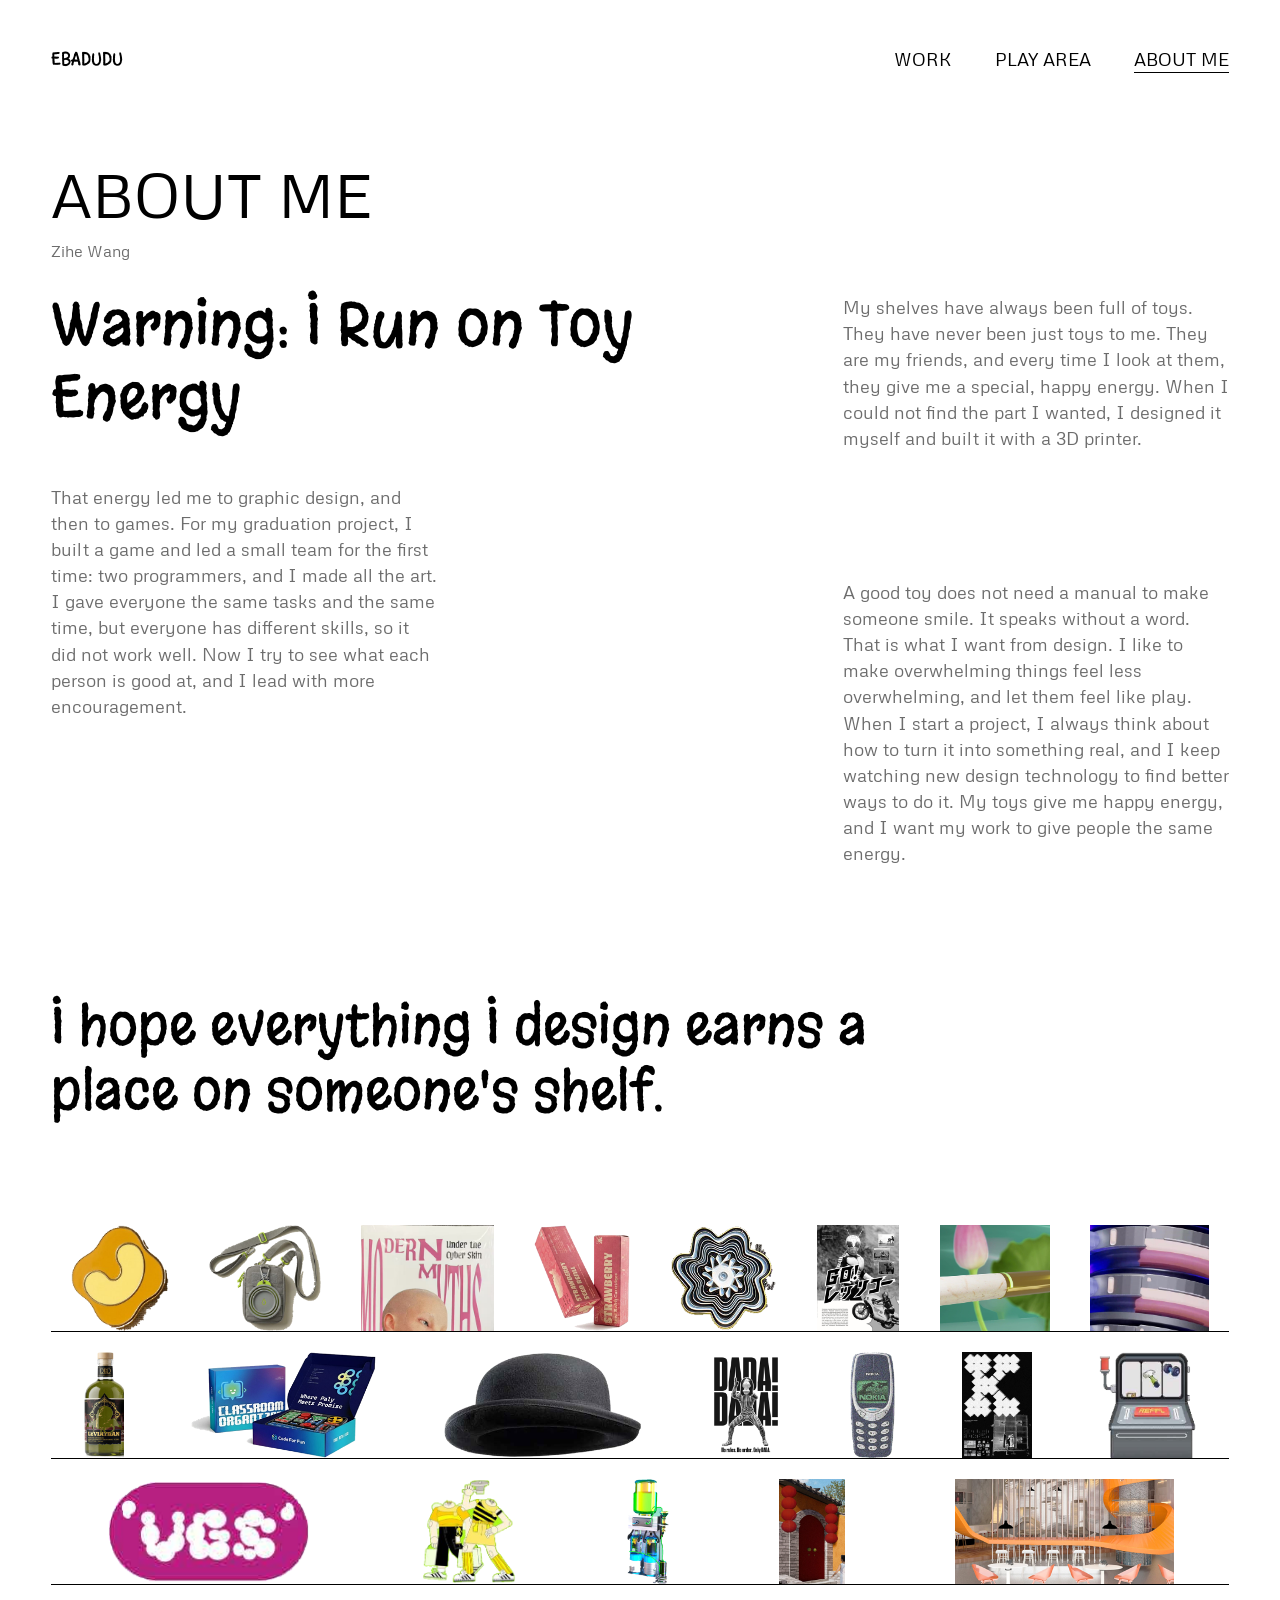
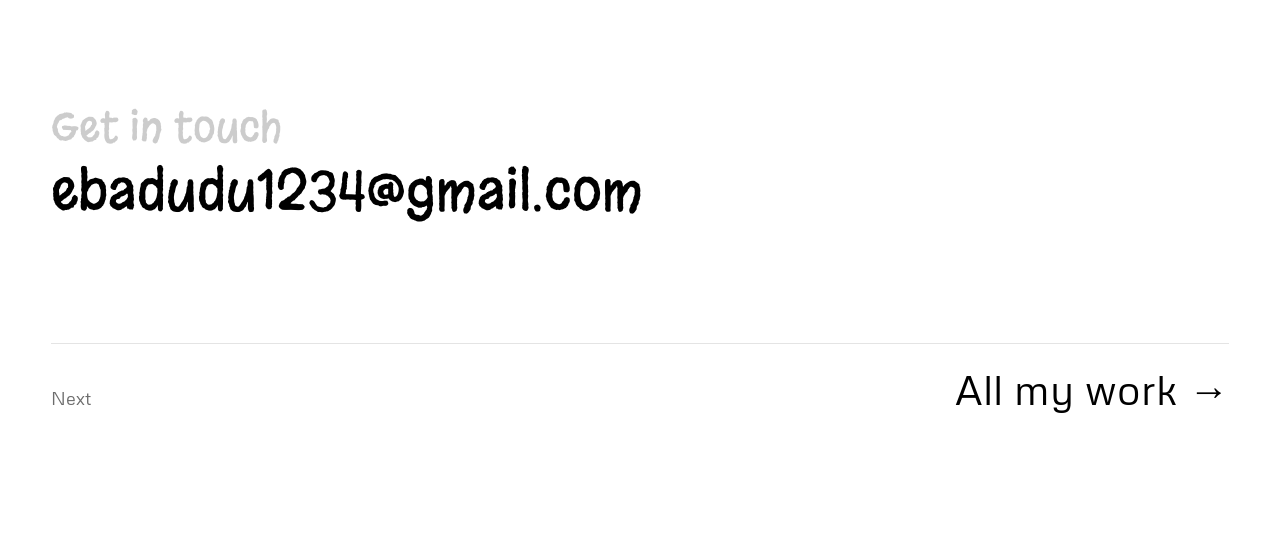
==== about.html @ 85afef77 "About Me pages for D1 (Version 1) and D2 (Version 2) - D1 about.html: "Warning: I Run on Toy Energy"" ====
<!doctype html>
<html lang="en">
<head>
<meta charset="utf-8">
<meta name="viewport" content="width=device-width, initial-scale=1">
<title>About Me — EBADUDU</title>
<link rel="preconnect" href="https://fonts.googleapis.com">
<link rel="preconnect" href="https://fonts.gstatic.com" crossorigin>
<link href="https://fonts.googleapis.com/css2?family=Intel+One+Mono&family=Margarine&family=Metrophobic&display=swap" rel="stylesheet">
<link rel="stylesheet" href="style.css">
</head>
<body>

<nav class="nav">
  <a class="logo" href="index.html">EBADUDU</a>
  <ul>
    <li><a href="work.html">WORK</a></li>
    <li><a href="#">PLAY AREA</a></li>
    <li><a href="about.html" aria-current="page">ABOUT ME</a></li>
  </ul>
</nav>

<!-- About Me, version 1 ("Warning: I Run on Toy Energy"), set like a project page:
     name + title, then the Figma rhythm of a big block on the left and the 457px text
     column on the right, then text | text, then the closing line and a shelf of the
     small objects from every work -->
<main class="project about">
  <h1 class="p-title reveal">About Me</h1>
  <p class="p-sub reveal" style="--d:.04s">Zihe Wang</p>

  <div class="p-body">
    <div class="p-row a-lead">
      <h2 class="a-headline reveal" style="--d:.08s">Warning: I Run on Toy Energy</h2>
      <p class="p-text reveal" style="--d:.16s">My shelves have always been full of toys. They have never been just toys to me. They are my friends, and every time I look at them, they give me a special, happy energy. When I could not find the part I wanted, I designed it myself and built it with a 3D printer.</p>
    </div>
    <div class="p-row a-pair">
      <p class="p-text reveal">That energy led me to graphic design, and then to games. For my graduation project, I built a game and led a small team for the first time: two programmers, and I made all the art. I gave everyone the same tasks and the same time, but everyone has different skills, so it did not work well. Now I try to see what each person is good at, and I lead with more encouragement.</p>
      <p class="p-text reveal" style="--d:.1s">A good toy does not need a manual to make someone smile. It speaks without a word. That is what I want from design. I like to make overwhelming things feel less overwhelming, and let them feel like play. When I start a project, I always think about how to turn it into something real, and I keep watching new design technology to find better ways to do it. My toys give me happy energy, and I want my work to give people the same energy.</p>
    </div>
    <p class="a-closing reveal">I hope everything I design earns a place on someone's shelf.</p>
    <!-- one small object from every work, standing on shelves; filled from data.js -->
    <ul class="shelf" id="shelf" aria-label="A small object from each work"></ul>
  </div>

  <p class="contact-text a-contact reveal">
    <span class="label">Get in touch</span>
    <a href="mailto:ebadudu1234@gmail.com">ebadudu1234@gmail.com</a>
  </p>

  <nav class="p-next"><span>Next</span><a href="work.html">All my work →</a></nav>
</main>

<script src="media.js"></script>
<script src="data.js"></script>
<script src="main.js"></script>
</body>
</html>
---- style.css ----
/* ============ Tokens (from Figma "direction 1", 1512px frame) ============ */
:root {
  --bg: #ffffff;
  --ink: #000000;
  --muted: #6c6c6c;
  --faint: #b7b7b7;
  --soft: #cccccc;
  --line: #e4e4e4;
  --block: #d9d9d9;

  --font-display: 'Margarine', 'Comic Sans MS', cursive;
  --font-ui: 'Metrophobic', 'Helvetica Neue', Arial, sans-serif;
  --font-mono: 'Intel One Mono', ui-monospace, Menlo, monospace;

  /* 60px side margin on a 1512 frame, scales down on small screens */
  --gutter: clamp(16px, 3.97vw, 60px);
  /* 1 Figma px at the current viewport width */
  --u: calc(100vw / 1512);
  --ease-out: cubic-bezier(.22, 1, .36, 1);
  --ease-spring: cubic-bezier(.34, 1.56, .64, 1);
}

* { box-sizing: border-box; }
html, body { margin: 0; }
body {
  background: var(--bg);
  color: var(--ink);
  font-family: var(--font-ui);
  -webkit-font-smoothing: antialiased;
  overflow-x: hidden;
}
a { color: inherit; text-decoration: none; }
img, video { display: block; max-width: 100%; }

/* ============ Nav ============ */
.nav {
  position: fixed;
  inset: 0 0 auto 0;
  z-index: 50;
  display: flex;
  justify-content: space-between;
  align-items: center;
  padding: 47px var(--gutter) 0;
  pointer-events: none;
  transition: transform .5s var(--ease-out), background .3s, padding .3s;
}
.nav > * { pointer-events: auto; }
/* once the page scrolls, the bar gets a white backing (so it never sits on top of
   images) and tucks away while scrolling down */
.nav.is-scrolled { background: var(--bg); padding-top: 20px; padding-bottom: 18px; pointer-events: auto; }
.nav.is-hidden { transform: translateY(-100%); }
body.on-contact .nav { transform: none; }
.logo {
  font-family: var(--font-display);
  font-size: 18px;
}
.nav ul {
  display: flex;
  gap: clamp(20px, 3.4vw, 52px);
  list-style: none;
  margin: 0;
  padding: 0;
}
.nav ul a {
  position: relative;
  font-size: 18px;
  white-space: nowrap;
}
/* underline that draws on hover / stays on the current page */
.nav ul a::after {
  content: '';
  position: absolute;
  left: 0; right: 0; bottom: -3px;
  height: 1px;
  background: currentColor;
  transform: scaleX(0);
  transform-origin: right;
  transition: transform .45s var(--ease-out);
}
.nav ul a:hover::after,
.nav ul a[aria-current="page"]::after {
  transform: scaleX(1);
  transform-origin: left;
}

/* ============ Tag pills (BRAND / VIDEO …) ============ */
.tags {
  display: flex;
  flex-wrap: wrap;
  gap: 12px;
  list-style: none;
  margin: 0;
  padding: 0;
}
.tags li, .chip {
  display: inline-flex;
  align-items: center;
  height: 23px;
  padding: 0 13px;
  border: 1px solid var(--ink);
  border-radius: 12.5px;
  font-family: var(--font-ui);
  font-size: 12px;
  line-height: 1;
  white-space: nowrap;
}

/* ============ Intro ("begin animation") ============ */
.intro {
  position: fixed;
  inset: 0;
  z-index: 40;
  background: var(--bg);
  display: grid;
  place-items: center;
  cursor: pointer;
  transition: opacity .8s ease;
}
/* curtain fades away while "Hi, I'm Zihe." flies to the headline */
.intro.is-leaving { opacity: 0; pointer-events: none; }
.intro.is-gone { display: none; }

/* header stays hidden while the intro plays, then fades in */
.logo, .nav ul { transition: opacity .6s ease, transform .6s var(--ease-out); }
body.intro-on .logo { opacity: 0; }
body.intro-on .nav ul { opacity: 0; transform: translateY(-8px); }
.nav ul { transition-delay: .15s; }

/* Hello World + frog step aside before the fly */
.hello { transition: opacity .3s ease, transform .4s var(--ease-out); }
.stage.clear .hello { opacity: 0; transform: translateX(-.4em); }

/* the travelling copy of "Hi, I'm Zihe." */
.fly {
  position: fixed;
  z-index: 60;
  margin: 0;
  font-family: var(--font-display);
  line-height: normal;
  white-space: nowrap;
  transform-origin: 0 0;
  pointer-events: none;
  will-change: transform;
}

.stage {
  display: flex;
  align-items: center;
  font-size: clamp(34px, 4.76vw, 72px); /* 72px at 1512 */
}

.hello {
  position: relative;
  font-family: var(--font-mono);
  white-space: nowrap;
}
.hello .caret {
  display: inline-block;
  width: .08em;
  height: .9em;
  margin-left: .04em;
  vertical-align: -.08em;
  background: var(--ink);
  animation: blink .9s steps(1) infinite;
}
.hello.typed .caret { opacity: 0; animation: none; }
@keyframes blink { 50% { opacity: 0; } }

/* the strike-through line (Vector 1) */
.strike {
  position: absolute;
  left: -.29em; right: -.29em;
  top: 56%;
  height: 3px;
  background: var(--ink);
  transform: scaleX(0);
  transform-origin: left;
  transition: transform .35s cubic-bezier(.65, 0, .35, 1);
  z-index: 2;
}
.hello.struck .strike { transform: scaleX(1); }

/* frog pops up over "Hello World" */
.frog {
  position: absolute;
  left: 50%;
  top: 50%;
  width: 5em;        /* 360 / 72 */
  height: auto;
  translate: -50% -48%;
  z-index: 3;
  opacity: 0;
  transform: translateY(1.2em) scale(.4) rotate(-12deg);
  transform-origin: 50% 90%;
  pointer-events: none;
  transition: transform .5s var(--ease-spring), opacity .2s ease;
}
.frog.in { opacity: 1; transform: none; }
.frog.in.wiggle { animation: wiggle 1.4s ease-in-out infinite; }
@keyframes wiggle {
  0%, 100% { transform: rotate(0); }
  25% { transform: rotate(-5deg); }
  75% { transform: rotate(5deg); }
}

/* "Hi, I'm Zihe." — width grows from 0, which pushes Hello World left */
.hi-wrap {
  width: 0;
  overflow: hidden;
  transition: width .55s var(--ease-out);
}
.hi {
  display: inline-block;
  padding-left: .95em;  /* ~68px gap from Figma */
  font-family: var(--font-display);
  white-space: nowrap;
}
.hi span {
  display: inline-block;
  opacity: 0;
  transform: translateY(.5em) rotate(8deg);
  transition: transform .4s var(--ease-spring), opacity .2s ease;
}
.hi.show span { opacity: 1; transform: none; }

.skip {
  position: absolute;
  right: var(--gutter);
  bottom: 32px;
  font-size: 13px;
  color: var(--faint);
  letter-spacing: .04em;
}

/* ============ Main page ============ */
.page {
  padding: 163px var(--gutter) 160px;
}
.headline {
  margin: 0;
  font-family: var(--font-display);
  font-weight: 400;
  font-size: clamp(44px, 4.76vw, 72px);
  line-height: 1.2;
}
.headline .line { display: block; overflow: hidden; }
.headline .line > span { display: inline-block; }

.grid {
  display: grid;
  row-gap: clamp(32px, 3.04vw, 46px);
  margin-top: clamp(40px, 6.3vw, 96px);
}
/* row 2 flips the column widths; 36px gutter on the 1512 frame */
.row {
  display: grid;
  column-gap: clamp(16px, 2.38vw, 36px);
  align-items: start;
}
.row-1 { grid-template-columns: 472fr 884fr; }
.row-2 { grid-template-columns: 884fr 472fr; }

.card { display: block; }
.card-media {
  position: relative;
  background: var(--block);
  overflow: hidden;
}
.card.sm .card-media { aspect-ratio: 472 / 334; }
.card.lg .card-media { aspect-ratio: 884 / 556; }
.card-media img {
  width: 100%;
  height: 100%;
  object-fit: cover;
}
.card:hover .card-media img { transform: scale(1.035); filter: brightness(.96); }
.card:hover .card-media video { transform: scale(1.035); }

/* hover trinket: a small object from the hovered work trails the cursor (JS moves .trinket) */
.trinket {
  position: fixed;
  left: 0;
  top: 0;
  z-index: 45;
  pointer-events: none;
  will-change: transform;
}
.trinket img {
  display: block;
  max-width: 120px;
  max-height: 120px;
  translate: -50% -50%;
  /* sticker look: thin white outline + soft drop shadow */
  filter:
    drop-shadow(2px 0 0 #fff) drop-shadow(-2px 0 0 #fff)
    drop-shadow(0 2px 0 #fff) drop-shadow(0 -2px 0 #fff)
    drop-shadow(0 10px 14px rgba(0, 0, 0, .22));
  opacity: 0;
  scale: .3;
  transition: opacity .2s ease, scale .45s var(--ease-spring);
}
.trinket.is-on img { opacity: 1; scale: 1; }

/* hover video: sits over the still cover and fades in once it is really playing */
.hover-video {
  position: absolute;
  inset: 0;
  width: 100%;
  height: 100%;
  object-fit: cover;
  opacity: 0;
  transition: opacity .45s ease, transform .9s var(--ease-out);
}
.is-playing > .hover-video { opacity: 1; }
.card-title {
  margin: 16px 0 8px;
  font-size: 18px;
}

/* ============ Ending: "Get in touch" (main page end ANIMATION) ============ */
/* exactly one screen, so it turns like a page */
.contact {
  position: relative;
  height: 100vh;
  height: 100svh;
  overflow: hidden;
}
.contact-text {
  position: relative;
  z-index: 2;
  margin: 0;
  padding: max(calc(166 * var(--u)), 120px) var(--gutter) 0 calc(var(--gutter) + 20 * var(--u));
  font-family: var(--font-display);
  font-weight: 400;
  line-height: normal;
}
.contact-text span { display: block; }
.contact-text .label { color: var(--soft); font-size: clamp(28px, 3.17vw, 48px); }
.contact-text a {
  font-size: clamp(26px, 4.23vw, 64px);
  overflow-wrap: anywhere;
  background: linear-gradient(currentColor, currentColor) 0 100% / 0 2px no-repeat;
  transition: background-size .5s var(--ease-out);
}
.contact-text a:hover { background-size: 100% 2px; }
/* frame 1: only the frog's head peeks over the bottom edge (anchored to the bottom,
   803 = 982 - 179 in the Figma frame, so it peeks on any screen height).
   frame 2 (.is-up, set once the page has turned): it climbs up and right to show its body */
.contact-photo {
  position: absolute;
  left: calc(-1252 * var(--u));
  top: calc(100% - 803 * var(--u));
  width: calc(3196 * var(--u));
  height: calc(3196 * var(--u));
  display: grid;
  place-items: center;
  pointer-events: none;
  transition: transform .6s var(--ease-out);
  will-change: transform;
}
.contact.is-up .contact-photo {
  transform: translate(calc(286 * var(--u)), calc(-396 * var(--u)));
  transition: transform 1.6s cubic-bezier(.3, 1.2, .5, 1) .35s;
}
.contact-photo img {
  width: calc(2364 * var(--u));
  max-width: none;
  rotate: 27.93deg;
  /* the photo's off-white backdrop melts into the page */
  mix-blend-mode: multiply;
}

/* ============ Work page ============ */
.work {
  display: grid;
  grid-template-columns: minmax(0, 842fr) minmax(220px, 317fr);
  column-gap: clamp(40px, 12.2vw, 185px);
  padding: 94px calc(var(--gutter) + clamp(0px, 3.1vw, 47px)) 140px var(--gutter);
}
.filters {
  display: flex;
  flex-wrap: wrap;
  gap: 12px;
  margin: 0 0 54px;
  padding: 0;
  list-style: none;
}
.chip {
  background: none;
  color: var(--ink);
  cursor: pointer;
  transition: background .25s, color .25s;
}
.chip:hover { background: #f2f2f2; }
.chip[aria-pressed="true"] { background: var(--ink); color: var(--bg); }

.year-group { padding-bottom: 20px; }
.year-group + .year-group { border-top: 1px solid var(--line); padding-top: 12px; }
.year-group[hidden] { display: none; }
.year {
  margin: 0 0 16px;
  font-size: 18px;
  font-weight: 400;
  color: var(--faint);
}
.work-items { list-style: none; margin: 0; padding: 0; display: grid; gap: 12px; }
.work-items > li[hidden] { display: none; }
.work-link {
  display: inline-flex;
  align-items: center;
  gap: 32px;
  min-height: 23px;
  font-size: 18px;
  color: var(--muted);
  transition: color .3s;
}
.work-thumb { display: none; }
.work-link .name { position: relative; }
.work-link .name::after {
  content: '';
  position: absolute;
  left: 0; right: 0; bottom: -2px;
  height: 1px;
  background: var(--ink);
  transform: scaleX(0);
  transform-origin: left;
  transition: transform .4s var(--ease-out);
}
.work-link .tags { gap: 12px; opacity: 0; transform: translateX(-8px); transition: opacity .3s, transform .45s var(--ease-out); }
.work-link.active { color: var(--ink); }
.work-link.active .name::after { transform: scaleX(1); }
.work-link.active .tags { opacity: 1; transform: none; }

.preview-col {
  position: sticky;
  top: 140px;
  align-self: start;
  margin-top: 121px;
  container-type: inline-size;
}
/* box follows the cover's proportions (--r = w / h, set from JS); very tall
   covers shrink in width so the box never grows past 70% of the screen */
.preview {
  --r: calc(317 / 397);
  --w: min(100cqw, calc(70vh * var(--r)));
  position: relative;
  width: var(--w);
  height: calc(var(--w) / var(--r));
  background: var(--block);
  overflow: hidden;
  transition: width .55s var(--ease-out), height .55s var(--ease-out), opacity .35s ease;
}
/* nothing touched: no picture, no grey box */
.preview.is-empty { opacity: 0; }
.preview img, .preview video {
  position: absolute;
  inset: 0;
  width: 100%;
  height: 100%;
  object-fit: cover;
  transition: opacity .35s ease, transform .6s var(--ease-out);
}
.preview.swap img, .preview.swap video { opacity: 0; transform: scale(1.04); }

/* ============ Project page (TITLE PAGE) ============ */
.project {
  padding: 130px var(--gutter) 140px;
  --gap: clamp(16px, 2.12vw, 32px);
}
.p-hero {
  margin: 0;
  aspect-ratio: 1392 / 772;
  background: var(--block);
  overflow: hidden;
}
.p-hero img, .p-hero video { width: 100%; height: 100%; object-fit: cover; }
.p-hero.contain { background: #f3f3f3; }
.p-hero.contain img { object-fit: contain; }
.p-title {
  margin: var(--gap) 0 9px;
  font-family: var(--font-ui);
  font-weight: 400;
  font-size: clamp(40px, 4.76vw, 72px);
  line-height: normal;
  text-transform: uppercase;
}
.p-sub { margin: 0 0 12px; font-size: 16px; color: var(--muted); }
.p-body { display: grid; gap: var(--gap); margin-top: var(--gap); }
/* a paragraph between gallery rows, in the same column as the lead text */
.p-note { justify-content: flex-end; }
.p-row { display: flex; gap: var(--gap); align-items: flex-start; }
.p-row figure { margin: 0; background: var(--block); overflow: hidden; aspect-ratio: var(--r); }
.p-row img, .p-row video { width: 100%; height: 100%; object-fit: cover; }
/* image beside text (Figma: 795 | 457, or 457 | 617): the empty space between them is free;
   --w is the picture's share, tall pictures are held to the screen height */
.p-with { justify-content: space-between; }
.p-with > figure { flex: none; width: min(var(--w), calc(80vh * var(--r))); }
/* two images: same height, widths follow their shapes, together exactly edge to edge */
.p-duo { display: flex; gap: var(--gap); width: 100%; }
.p-duo > figure { flex: var(--r) 1 0; min-width: 0; }
/* one image: a wide one edge to edge, otherwise centred and held to the screen height */
.p-full > figure { flex: none; width: 100%; }
.p-center { justify-content: center; }
.p-center > figure { flex: none; width: calc(min(66%, calc(85vh * var(--r))) * var(--k, 1)); }
.p-center.p-end { justify-content: flex-end; }
.p-text {
  flex: 0 0 32.8%;
  margin: 6px 0 0;
  font-size: 18px;
  line-height: 1.45;
  color: var(--muted);
}
/* one big frame where images take turns (sketch → line drawing → render) */
.p-seq { position: relative; margin: 0 auto; width: min(100%, calc(85vh * var(--r))); aspect-ratio: var(--r); }
.p-seq .wipe { position: relative; background: #fff; }
.p-seq .wipe img { position: absolute; inset: 0; width: 100%; height: 100%; object-fit: contain; opacity: 0; transition: opacity .6s ease, scale 1.8s var(--ease-settle), filter 1s ease; }
.p-seq .wipe img.is-on { opacity: 1; }
/* a normal gallery image whose sketch and render take turns */
.p-row figure.swap .wipe { position: relative; background: #fff; }
.p-row figure.swap .wipe img { position: absolute; inset: 0; width: 100%; height: 100%; object-fit: contain; opacity: 0; transition: opacity .6s ease, scale 1.8s var(--ease-settle), filter 1s ease; }
.p-row figure.swap .wipe img.is-on { opacity: 1; }
.p-next {
  display: flex;
  justify-content: space-between;
  align-items: baseline;
  margin-top: clamp(80px, 9vw, 140px);
  padding-top: 20px;
  border-top: 1px solid var(--line);
  font-size: 18px;
  color: var(--muted);
}
.p-next a { color: var(--ink); font-size: clamp(24px, 3.17vw, 48px); transition: transform .5s var(--ease-out); display: inline-block; }
.p-next a:hover { transform: translateX(8px); }
.p-missing { padding-top: 40vh; text-align: center; color: var(--muted); }

/* ============ About Me (set like a project page) ============ */
/* lead: the headline takes the image's place (795/1392), the text the 457 column */
.a-lead { justify-content: space-between; }
.a-headline {
  flex: 0 0 57.11%;
  margin: 0;
  font-family: var(--font-display);
  font-weight: 400;
  font-size: clamp(44px, 4.76vw, 72px);
  line-height: 1.2;
}
/* text | text: one column on each edge, the right one a step lower */
.a-pair { justify-content: space-between; }
.a-pair > .p-text + .p-text { margin-top: clamp(40px, 7.9vw, 120px); }
.a-closing {
  max-width: 75%;
  margin: clamp(60px, 7.9vw, 120px) 0 0;
  font-family: var(--font-display);
  font-size: clamp(26px, 4.23vw, 64px);
  line-height: 1.2;
}
/* shelves: each work's small object stands on a line; the lines run edge to edge */
.shelf {
  display: flex;
  flex-wrap: wrap;
  margin: clamp(32px, 4.2vw, 64px) 0 0;
  padding: 0;
  list-style: none;
}
.shelf li { flex: 1 0 auto; }
.shelf a {
  display: flex;
  align-items: flex-end;
  justify-content: center;
  height: clamp(96px, 9.9vw, 150px);
  padding: 0 clamp(8px, 1.3vw, 20px);
  border-bottom: 1px solid var(--ink);
}
.shelf img {
  max-height: 84%;
  width: auto;
  transform-origin: 50% 100%;
  transition: transform .5s var(--ease-spring);
}
/* touched, a toy hops */
.shelf a:hover img, .shelf a:focus-visible img { transform: translateY(-10px) rotate(-5deg); }
.a-contact { padding: clamp(80px, 9vw, 140px) 0 0; }

/* ============ Work appears (Apple-style) ============
   1. the frame wipes open from the bottom
   2. the picture inside settles from a slight zoom and blur
   3. title + tags rise in a beat later
   Uses the separate `scale` / `translate` properties so the reveal, the scroll
   parallax (translate, from JS) and the hover zoom (transform) never fight. */
:root {
  --ease-wipe: cubic-bezier(.77, 0, .18, 1);
  --ease-settle: cubic-bezier(.16, 1, .3, 1);
}
.work-in .card-media,
.work-in > .wipe {
  clip-path: inset(100% 0 0 0);
  transition: clip-path 1.1s var(--ease-wipe) var(--d, 0s);
}
/* the grey placeholder rides with the wipe, so nothing shows before it opens */
figure.work-in { background: none; }
.wipe { height: 100%; background: var(--block); overflow: hidden; }
.p-hero.contain .wipe { background: #f3f3f3; }
.work-in img, .work-in video {
  scale: calc(var(--rest, 1) * 1.18);
  filter: blur(6px);
  transition:
    scale 1.8s var(--ease-settle) var(--d, 0s),
    filter 1s ease var(--d, 0s),
    transform .9s var(--ease-out);
}
.parallax { --rest: 1.1; }
.parallax img, .parallax video { translate: 0 var(--py, 0px); }
.work-in.is-in .card-media,
.work-in.is-in > .wipe { clip-path: inset(0 0 0 0); }
.work-in.is-in img, .work-in.is-in video { scale: var(--rest, 1); filter: none; }

.card.work-in .card-title,
.card.work-in .tags {
  opacity: 0;
  translate: 0 14px;
  transition: opacity .7s ease, translate .9s var(--ease-settle);
  transition-delay: calc(var(--d, 0s) + .45s);
}
.card.work-in .tags { transition-delay: calc(var(--d, 0s) + .55s); }
.card.work-in.is-in .card-title,
.card.work-in.is-in .tags { opacity: 1; translate: none; }

/* ============ Reveal-on-load / scroll ============ */
.reveal {
  opacity: 0;
  transform: translateY(40px);
  transition: opacity .9s var(--ease-out), transform .9s var(--ease-out);
  transition-delay: var(--d, 0s);
}
.reveal.is-in { opacity: 1; transform: none; }
.headline .line > span.reveal { transform: translateY(105%); opacity: 1; }
.headline .line > span.reveal.is-in { transform: none; }

/* intro morph: headline is laid out in place but its pieces wait for the flying copies */
.headline.morph .line > span.reveal { transform: none; transition: none; }
.headline.morph [data-piece] { visibility: hidden; }
.headline.morph.landed [data-piece] { visibility: visible; }
.headline .extra span { display: inline-block; }
.headline.morph .extra span {
  opacity: 0;
  transform: translateY(.25em) scale(.5);
  transition: opacity .3s ease, transform .55s var(--ease-spring);
}
.headline.morph.landed .extra span { opacity: 1; transform: none; }

/* ============ Small screens ============ */
@media (max-width: 720px) {
  :root { --u: calc(100vw / 700); }
  .nav { padding-top: 24px; }
  .logo, .nav ul a { font-size: 14px; }
  .nav ul { gap: 16px; }
  /* intro stacks vertically on phones */
  .stage { flex-direction: column; font-size: 10vw; }
  .hi-wrap { width: auto !important; }
  .hi { padding-left: 0; margin-top: 1.6em; }
  .frog { width: 3.8em; }
  .page { padding-top: 110px; padding-bottom: 80px; }
  .row-1, .row-2 { grid-template-columns: 1fr; row-gap: 32px; }
  .card.sm .card-media, .card.lg .card-media { aspect-ratio: 4 / 3; }
  .work { grid-template-columns: minmax(0, 1fr); padding-top: 80px; }
  /* tags: one row you swipe sideways, so the list starts on the first screen */
  .filters {
    flex-wrap: nowrap;
    overflow-x: auto;
    margin: 0 calc(-1 * var(--gutter)) 32px;
    padding: 0 var(--gutter) 4px;
    scrollbar-width: none;
    -webkit-overflow-scrolling: touch;
  }
  .filters::-webkit-scrollbar { display: none; }
  .filters .chip { flex: none; }
  /* no preview column on a phone: each row carries a small cover instead */
  .work-items { gap: 18px; }
  .work-link { display: grid; grid-template-columns: 96px 1fr; grid-template-rows: auto 1fr; gap: 8px 14px; align-items: start; color: var(--ink); }
  .work-thumb { display: block; grid-row: 1 / span 2; width: 96px; aspect-ratio: 4 / 3; object-fit: cover; background: var(--block); }
  .work-link .name, .work-link .tags { grid-column: 2; }
  .work-link .tags { opacity: 1; transform: none; flex-wrap: wrap; gap: 6px 8px; }
  .preview-col { display: none; }
  .project { padding-top: 90px; }
  .p-row { flex-direction: column; }
  .p-row > figure, .p-text, .p-duo { flex: none; width: 100%; margin-left: 0; }
  /* pairs stack on a phone: two side by side would each be only ~160px wide */
  .p-duo { flex-direction: column; }
  .p-duo > figure { flex: none; width: 100%; }
  .a-headline, .a-closing { flex: none; max-width: none; }
  .a-pair > .p-text + .p-text { margin-top: 0; }
  /* text | image rows put the picture first on phones too */
  .p-with > .p-text:first-child { order: 1; }
}
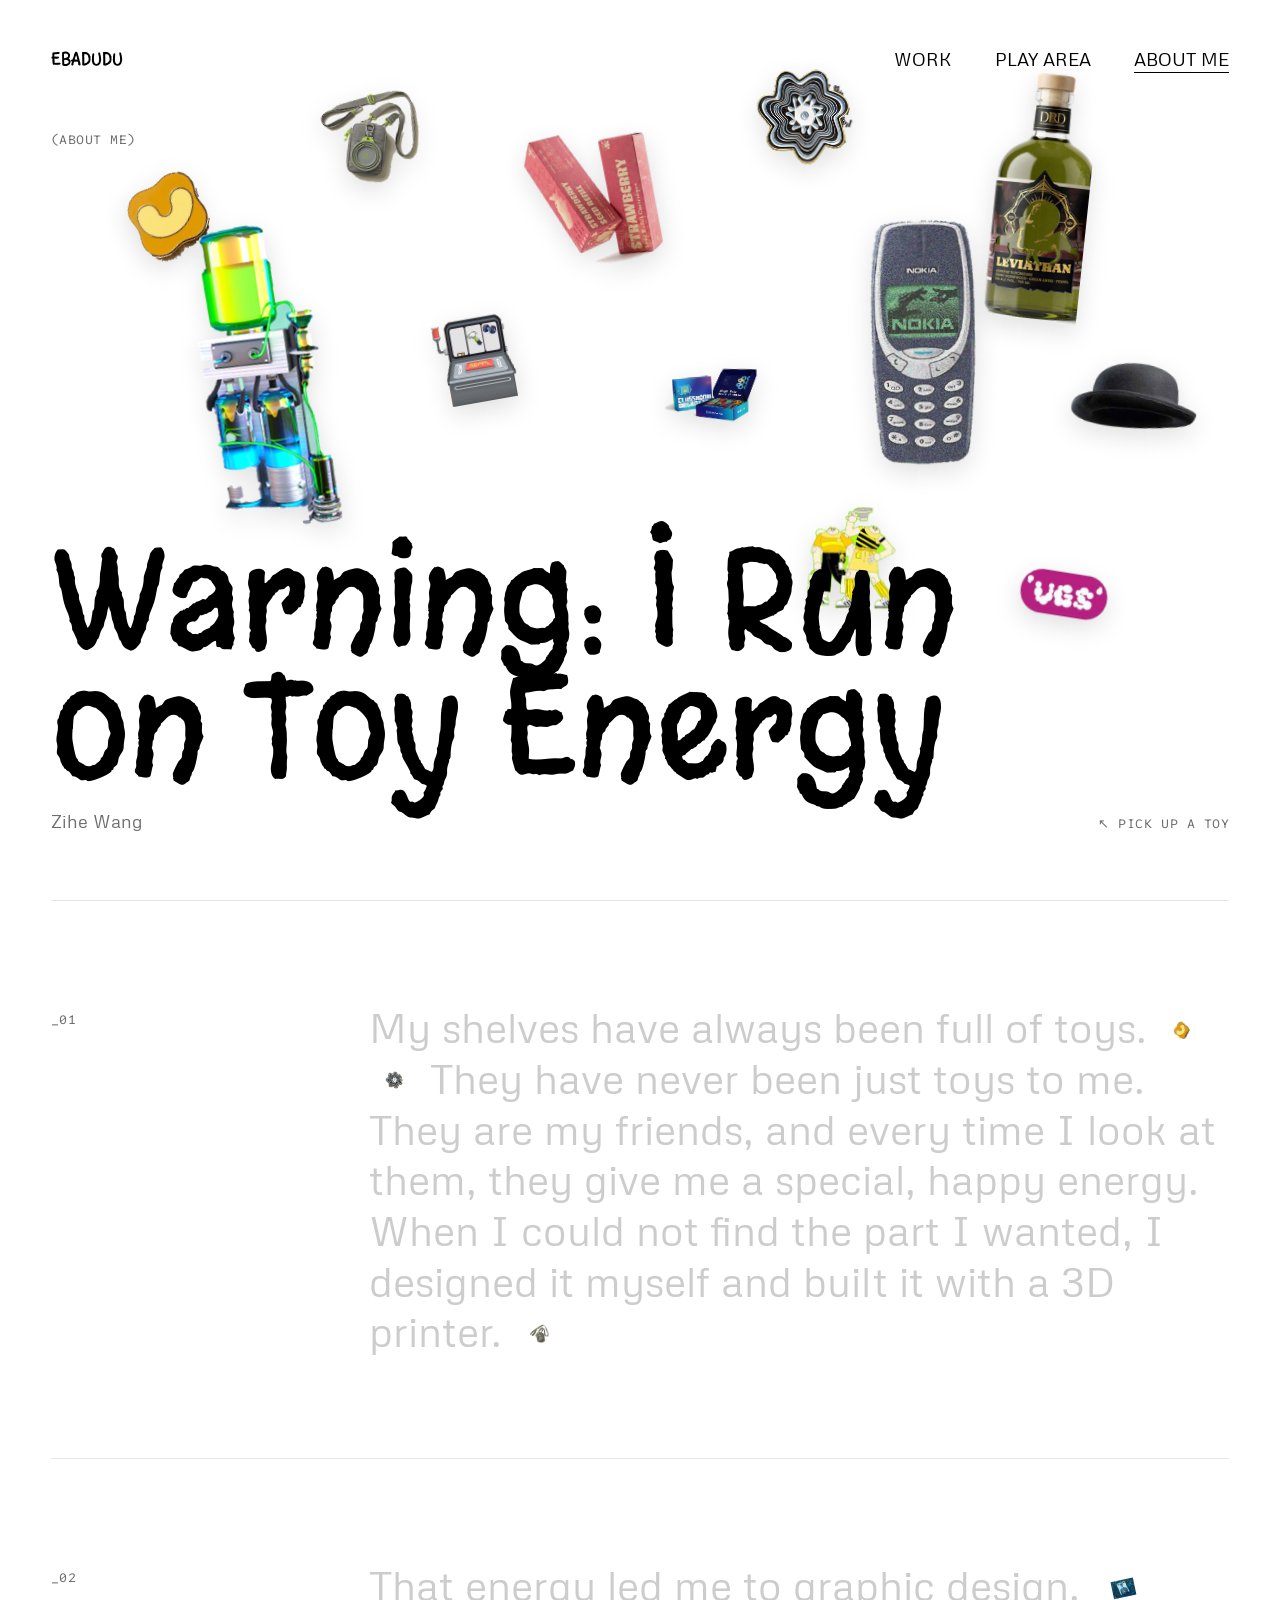
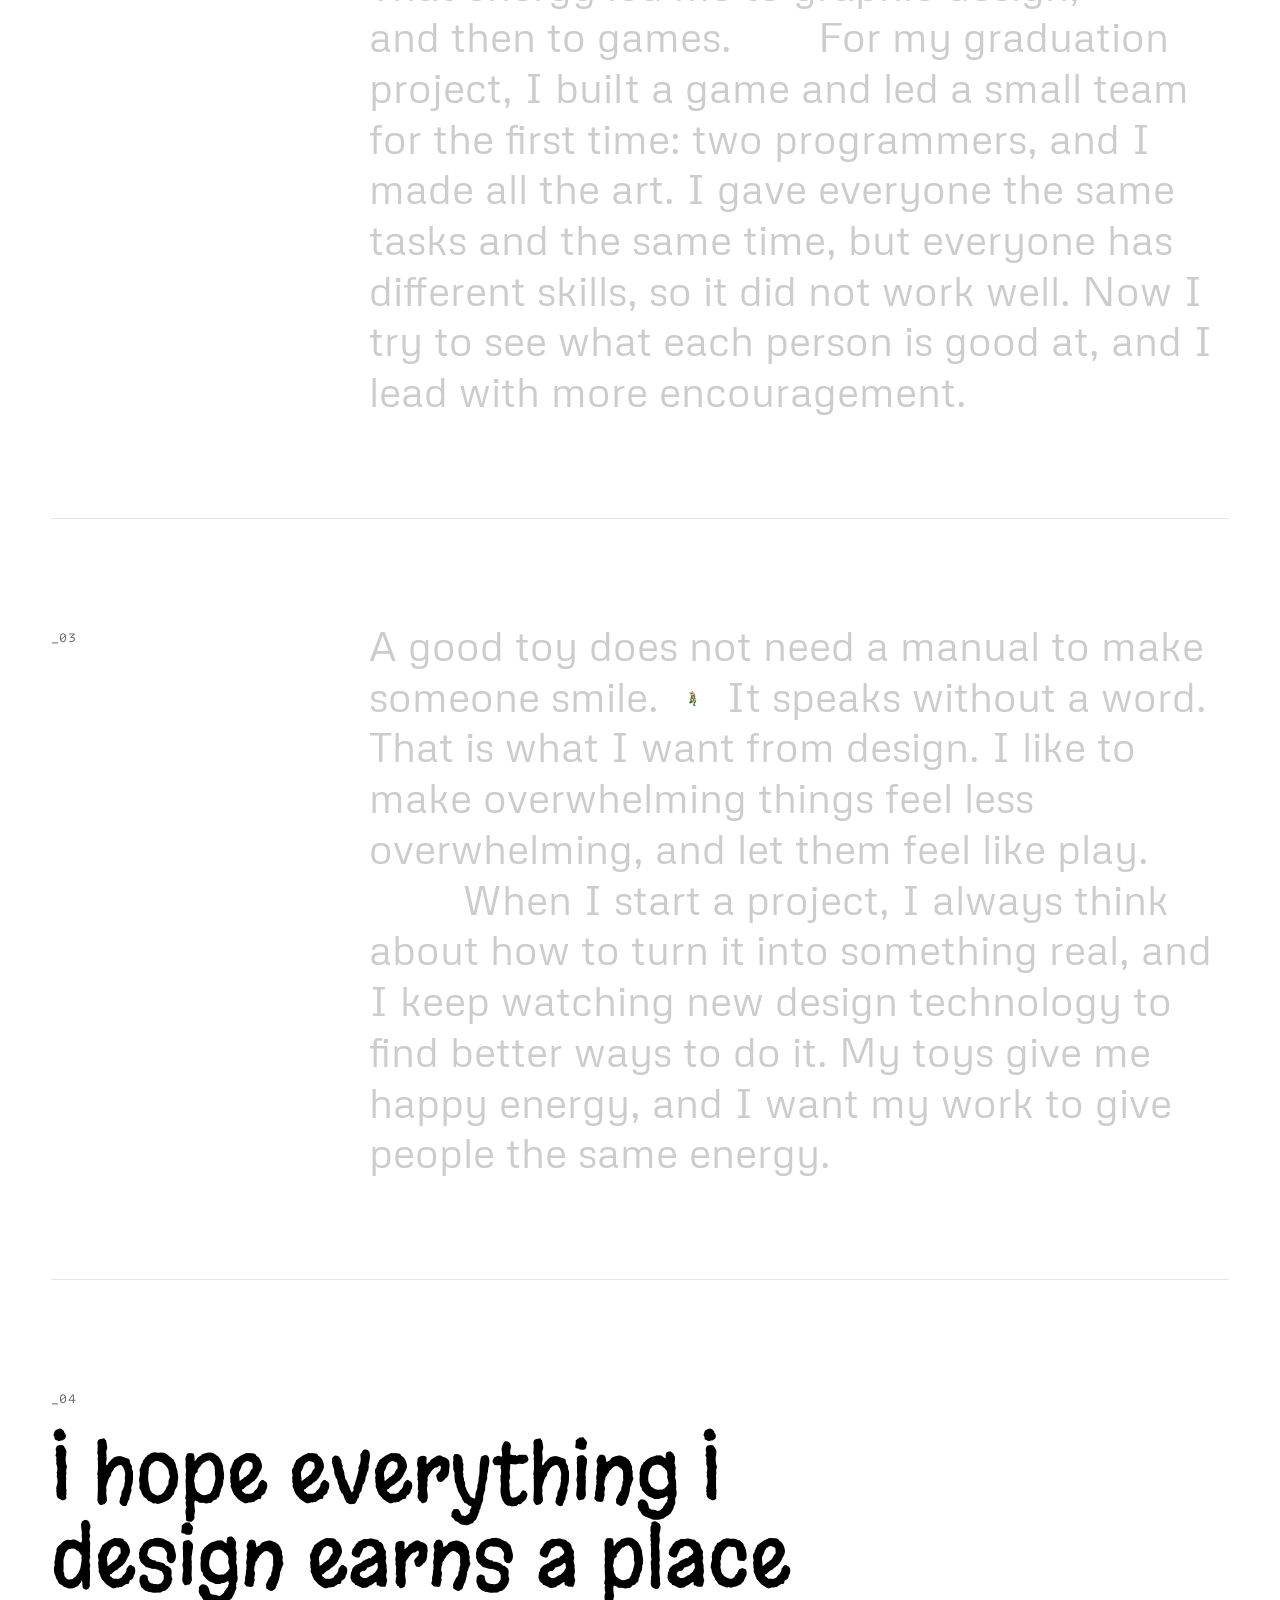
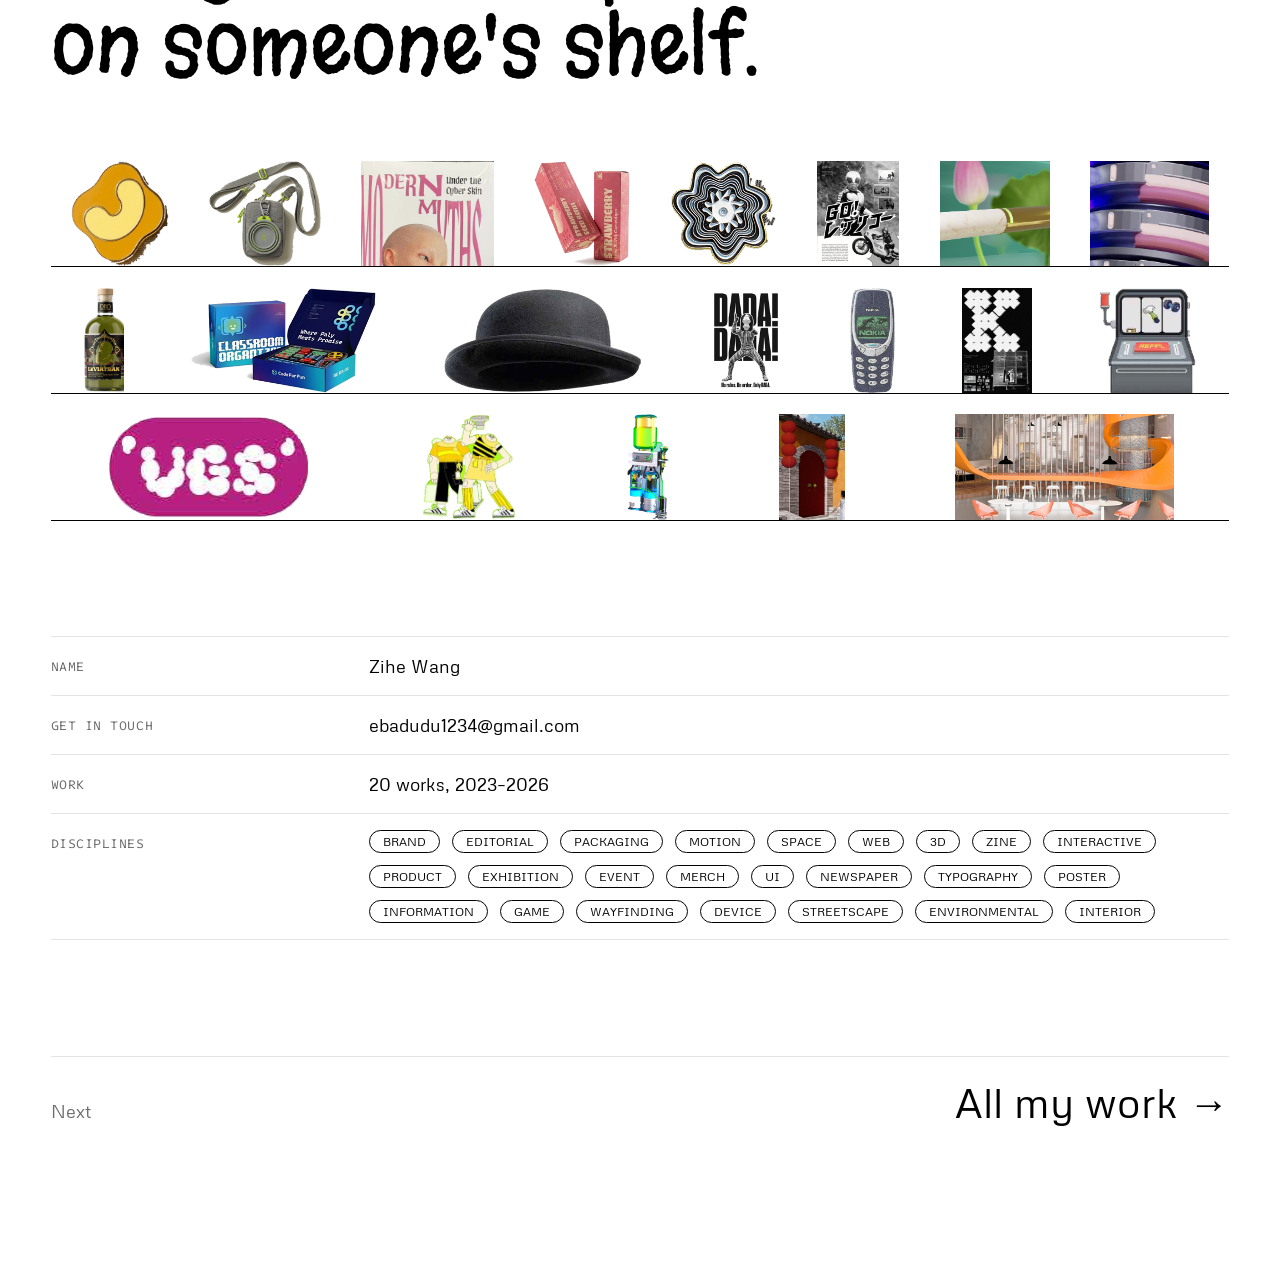
==== commit ac97410e: "About Me rebuilt from the reference survey's approaches (D1, D2) Both pages keep each site's own typ" ====
--- a/about.html
+++ b/about.html
@@ -20,32 +20,53 @@
   </ul>
 </nav>
 
-<!-- About Me, version 1 ("Warning: I Run on Toy Energy"), set like a project page:
-     name + title, then the Figma rhythm of a big block on the left and the 457px text
-     column on the right, then text | text, then the closing line and a shelf of the
-     small objects from every work -->
-<main class="project about">
-  <h1 class="p-title reveal">About Me</h1>
-  <p class="p-sub reveal" style="--d:.04s">Zihe Wang</p>
+<!-- About Me, version 1 ("Warning: I Run on Toy Energy").
+     Ways borrowed from the reference survey (prolilab/references):
+     - first screen: the title with cut-out objects around it that can be picked up (Jackie Hu's desk)
+     - the story in big type that lights up word by word as you scroll (Ning Huang), with small
+       pictures sitting inside the sentences (YanXin Zhang), under numbered mono labels (Bohdan)
+     - the closing line on its own, then the shelf; a CV-like info table (Emi Takahashi) -->
+<main class="about" id="about">
+  <section class="ab-hero">
+    <p class="ab-mono ab-corner reveal">(ABOUT ME)</p>
+    <h1 class="ab-title reveal" style="--d:.05s">Warning: I Run on Toy Energy</h1>
+    <p class="ab-name reveal" style="--d:.12s">Zihe Wang</p>
+    <!-- the toys: one small object from works, scattered; drag them around -->
+    <div class="ab-toys" id="ab-toys" aria-hidden="true"></div>
+    <p class="ab-mono ab-hint">↖ pick up a toy</p>
+  </section>
 
-  <div class="p-body">
-    <div class="p-row a-lead">
-      <h2 class="a-headline reveal" style="--d:.08s">Warning: I Run on Toy Energy</h2>
-      <p class="p-text reveal" style="--d:.16s">My shelves have always been full of toys. They have never been just toys to me. They are my friends, and every time I look at them, they give me a special, happy energy. When I could not find the part I wanted, I designed it myself and built it with a 3D printer.</p>
-    </div>
-    <div class="p-row a-pair">
-      <p class="p-text reveal">That energy led me to graphic design, and then to games. For my graduation project, I built a game and led a small team for the first time: two programmers, and I made all the art. I gave everyone the same tasks and the same time, but everyone has different skills, so it did not work well. Now I try to see what each person is good at, and I lead with more encouragement.</p>
-      <p class="p-text reveal" style="--d:.1s">A good toy does not need a manual to make someone smile. It speaks without a word. That is what I want from design. I like to make overwhelming things feel less overwhelming, and let them feel like play. When I start a project, I always think about how to turn it into something real, and I keep watching new design technology to find better ways to do it. My toys give me happy energy, and I want my work to give people the same energy.</p>
-    </div>
-    <p class="a-closing reveal">I hope everything I design earns a place on someone's shelf.</p>
+  <section class="ab-story">
+    <article class="ab-chapter">
+      <p class="ab-mono ab-label">_01</p>
+      <p class="ab-text" data-reveal-words>My shelves have always been full of toys. <span class="ab-pic" data-pic="trinkets/550-cafe.png"></span><span class="ab-pic" data-pic="trinkets/sonar.png"></span> They have never been just toys to me. They are my friends, and every time I look at them, they give me a special, happy energy. When I could not find the part I wanted, I designed it myself and built it with a 3D printer. <span class="ab-pic" data-pic="trinkets/switchback.png"></span></p>
+    </article>
+    <article class="ab-chapter">
+      <p class="ab-mono ab-label">_02</p>
+      <p class="ab-text" data-reveal-words>That energy led me to graphic design, <span class="ab-pic is-photo" data-pic="thumbs/after-dada.jpg"></span> and then to games. <span class="ab-pic is-photo" data-pic="thumbs/allodox.jpg"></span> For my graduation project, I built a game and led a small team for the first time: two programmers, and I made all the art. I gave everyone the same tasks and the same time, but everyone has different skills, so it did not work well. Now I try to see what each person is good at, and I lead with more encouragement.</p>
+    </article>
+    <article class="ab-chapter">
+      <p class="ab-mono ab-label">_03</p>
+      <p class="ab-text" data-reveal-words>A good toy does not need a manual to make someone smile. <span class="ab-pic" data-pic="frog.png"></span> It speaks without a word. That is what I want from design. I like to make overwhelming things feel less overwhelming, and let them feel like play. <span class="ab-pic" data-pic="trinkets/code-for-fun.png"></span> When I start a project, I always think about how to turn it into something real, and I keep watching new design technology to find better ways to do it. My toys give me happy energy, and I want my work to give people the same energy.</p>
+    </article>
+  </section>
+
+  <section class="ab-end">
+    <p class="ab-mono ab-label">_04</p>
+    <p class="ab-closing reveal">I hope everything I design earns a place on someone's shelf.</p>
     <!-- one small object from every work, standing on shelves; filled from data.js -->
     <ul class="shelf" id="shelf" aria-label="A small object from each work"></ul>
-  </div>
+  </section>
 
-  <p class="contact-text a-contact reveal">
-    <span class="label">Get in touch</span>
-    <a href="mailto:ebadudu1234@gmail.com">ebadudu1234@gmail.com</a>
-  </p>
+  <!-- info as a small table, like a CV column; filled from data.js where it can be -->
+  <section class="ab-info">
+    <dl>
+      <div><dt class="ab-mono">Name</dt><dd>Zihe Wang</dd></div>
+      <div><dt class="ab-mono">Get in touch</dt><dd><a class="ab-mail" href="mailto:ebadudu1234@gmail.com">ebadudu1234@gmail.com</a></dd></div>
+      <div><dt class="ab-mono">Work</dt><dd id="ab-count"></dd></div>
+      <div><dt class="ab-mono">Disciplines</dt><dd id="ab-tags"></dd></div>
+    </dl>
+  </section>
 
   <nav class="p-next"><span>Next</span><a href="work.html">All my work →</a></nav>
 </main>
--- a/style.css
+++ b/style.css
@@ -533,26 +533,99 @@
 .p-next a:hover { transform: translateX(8px); }
 .p-missing { padding-top: 40vh; text-align: center; color: var(--muted); }
 
-/* ============ About Me (set like a project page) ============ */
-/* lead: the headline takes the image's place (795/1392), the text the 457 column */
-.a-lead { justify-content: space-between; }
-.a-headline {
-  flex: 0 0 57.11%;
+/* ============ About Me ============
+   Ways taken from the reference survey (prolilab/references), in D1's own type and colours:
+   the title with cut-out toys around it you can pick up (Jackie Hu), the story in big type
+   that lights up word by word (Ning Huang) with small pictures inside the sentences
+   (YanXin Zhang), numbered mono labels (Bohdan), the closing line on its own, a CV-like
+   info table (Emi Takahashi) */
+.about { padding: 0 var(--gutter) 140px; }
+.ab-mono {
+  margin: 0;
+  font-family: var(--font-mono);
+  font-size: 13px;
+  letter-spacing: .04em;
+  text-transform: uppercase;
+  color: var(--muted);
+}
+/* first screen: the title sits on the bottom edge, the toys are scattered above it */
+.ab-hero {
+  position: relative;
+  min-height: 100vh;
+  min-height: 100svh;
+  display: flex;
+  flex-direction: column;
+  justify-content: flex-end;
+  padding-bottom: clamp(40px, 5.3vw, 80px);
+}
+.ab-corner { position: absolute; top: 130px; left: 0; }
+.ab-hint { position: absolute; right: 0; bottom: clamp(40px, 5.3vw, 80px); }
+.ab-title {
+  position: relative;
+  z-index: 2;
+  max-width: 11ch;
   margin: 0;
   font-family: var(--font-display);
   font-weight: 400;
-  font-size: clamp(44px, 4.76vw, 72px);
-  line-height: 1.2;
-}
-/* text | text: one column on each edge, the right one a step lower */
-.a-pair { justify-content: space-between; }
-.a-pair > .p-text + .p-text { margin-top: clamp(40px, 7.9vw, 120px); }
-.a-closing {
-  max-width: 75%;
-  margin: clamp(60px, 7.9vw, 120px) 0 0;
+  font-size: clamp(64px, 11.1vw, 168px);
+  line-height: .9;
+  pointer-events: none;
+}
+.ab-name { position: relative; z-index: 2; margin: 18px 0 0; font-size: 18px; color: var(--muted); }
+.ab-toys { position: absolute; inset: 0; --k: clamp(.55px, .066vw, 1px); }
+.ab-toy {
+  position: absolute;
+  width: calc(var(--s) * var(--k));
+  translate: -50% -50%;
+  rotate: var(--rot);
+  cursor: grab;
+  touch-action: none;
+  user-select: none;
+  -webkit-user-drag: none;
+  filter: drop-shadow(0 8px 12px rgba(0, 0, 0, .12));
+  transition: rotate .6s var(--ease-spring), scale .4s var(--ease-spring);
+}
+.ab-toy:hover { scale: 1.06; }
+.ab-toy.is-held { cursor: grabbing; z-index: 5; scale: 1.12; transition: scale .3s var(--ease-spring); }
+/* the story: label | big text; words wait in light grey and turn black as you read down */
+.ab-chapter {
+  display: grid;
+  grid-template-columns: minmax(0, 1fr) minmax(0, 3fr);
+  gap: var(--gap, 32px);
+  padding: clamp(60px, 7.9vw, 120px) 0;
+  border-top: 1px solid var(--line);
+}
+.ab-label { padding-top: .6em; }
+.ab-text {
+  margin: 0;
+  font-size: clamp(24px, 3.17vw, 48px);
+  line-height: 1.25;
+  color: var(--soft);
+}
+.ab-w { transition: color .35s ease; }
+.ab-w.is-lit { color: var(--ink); }
+/* a small picture inside the sentence pops in when its place is reached */
+.ab-pic {
+  display: inline-block;
+  height: 1.05em;
+  margin: 0 .08em;
+  vertical-align: -.2em;
+  opacity: 0;
+  scale: .4;
+  rotate: -12deg;
+  transition: opacity .3s ease, scale .6s var(--ease-spring), rotate .6s var(--ease-spring);
+}
+.ab-pic.is-lit { opacity: 1; scale: 1; rotate: 0deg; }
+.ab-pic img { height: 100%; width: auto; max-width: none; }
+.ab-pic.is-photo img { aspect-ratio: 4 / 3; object-fit: cover; }
+/* the closing line on its own, then the shelves */
+.ab-end { padding-top: clamp(60px, 7.9vw, 120px); border-top: 1px solid var(--line); }
+.ab-closing {
+  max-width: 14ch;
+  margin: 24px 0 0;
   font-family: var(--font-display);
-  font-size: clamp(26px, 4.23vw, 64px);
-  line-height: 1.2;
+  font-size: clamp(40px, 6.35vw, 96px);
+  line-height: 1.05;
 }
 /* shelves: each work's small object stands on a line; the lines run edge to edge */
 .shelf {
@@ -579,7 +652,24 @@
 }
 /* touched, a toy hops */
 .shelf a:hover img, .shelf a:focus-visible img { transform: translateY(-10px) rotate(-5deg); }
-.a-contact { padding: clamp(80px, 9vw, 140px) 0 0; }
+/* info table */
+.ab-info { margin-top: clamp(80px, 9vw, 140px); }
+.ab-info dl { margin: 0; }
+.ab-info dl > div {
+  display: grid;
+  grid-template-columns: minmax(0, 1fr) minmax(0, 3fr);
+  gap: var(--gap, 32px);
+  padding: 16px 0;
+  border-top: 1px solid var(--line);
+}
+.ab-info dl > div:last-child { border-bottom: 1px solid var(--line); }
+.ab-info dt { padding-top: 4px; }
+.ab-info dd { margin: 0; font-size: 18px; line-height: 1.45; }
+.ab-mail { background: linear-gradient(currentColor, currentColor) 0 100% / 0 1px no-repeat; transition: background-size .5s var(--ease-out); }
+.ab-mail:hover { background-size: 100% 1px; }
+@media (prefers-reduced-motion: reduce) {
+  .ab-w, .ab-pic { transition: none; }
+}
 
 /* ============ Work appears (Apple-style) ============
    1. the frame wipes open from the bottom
@@ -687,8 +777,9 @@
   /* pairs stack on a phone: two side by side would each be only ~160px wide */
   .p-duo { flex-direction: column; }
   .p-duo > figure { flex: none; width: 100%; }
-  .a-headline, .a-closing { flex: none; max-width: none; }
-  .a-pair > .p-text + .p-text { margin-top: 0; }
+  .ab-corner { top: 90px; }
+  .ab-chapter, .ab-info dl > div { grid-template-columns: 1fr; gap: 10px; }
+  .ab-label { padding-top: 0; }
   /* text | image rows put the picture first on phones too */
   .p-with > .p-text:first-child { order: 1; }
 }
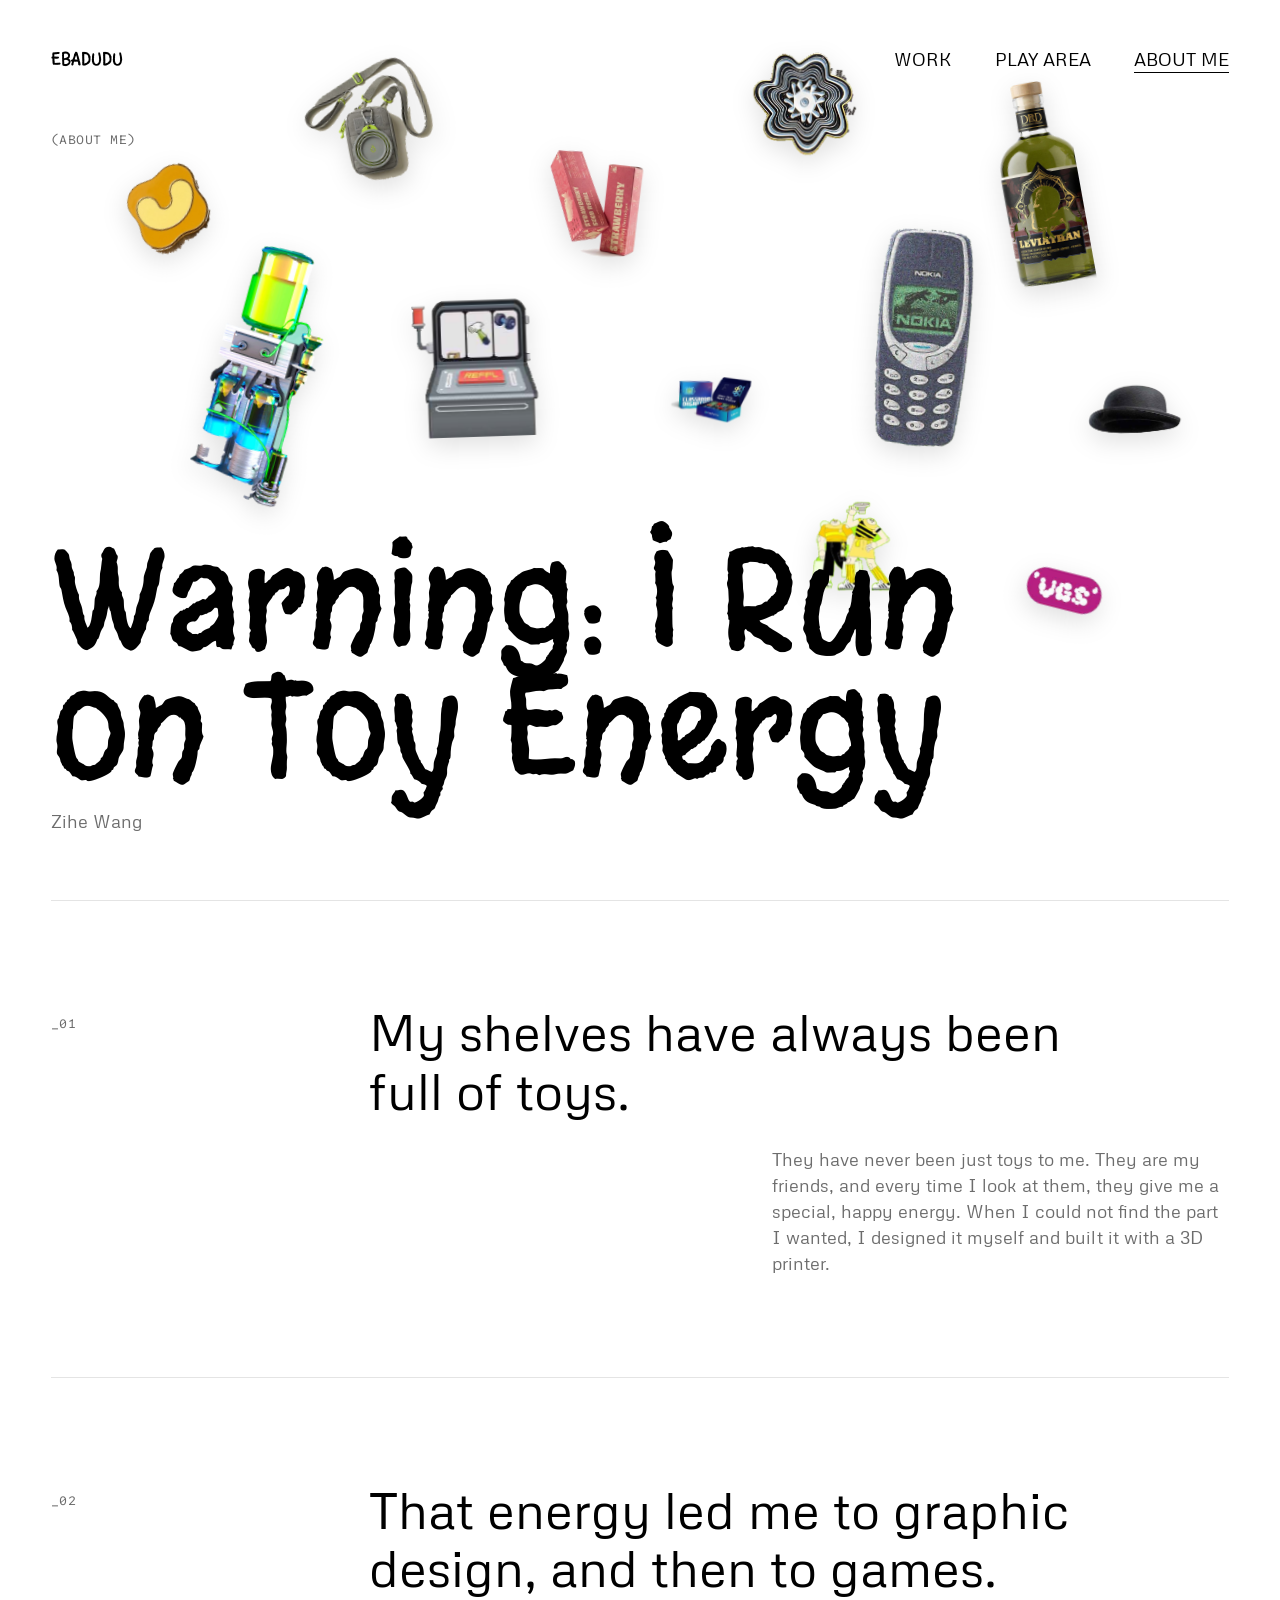
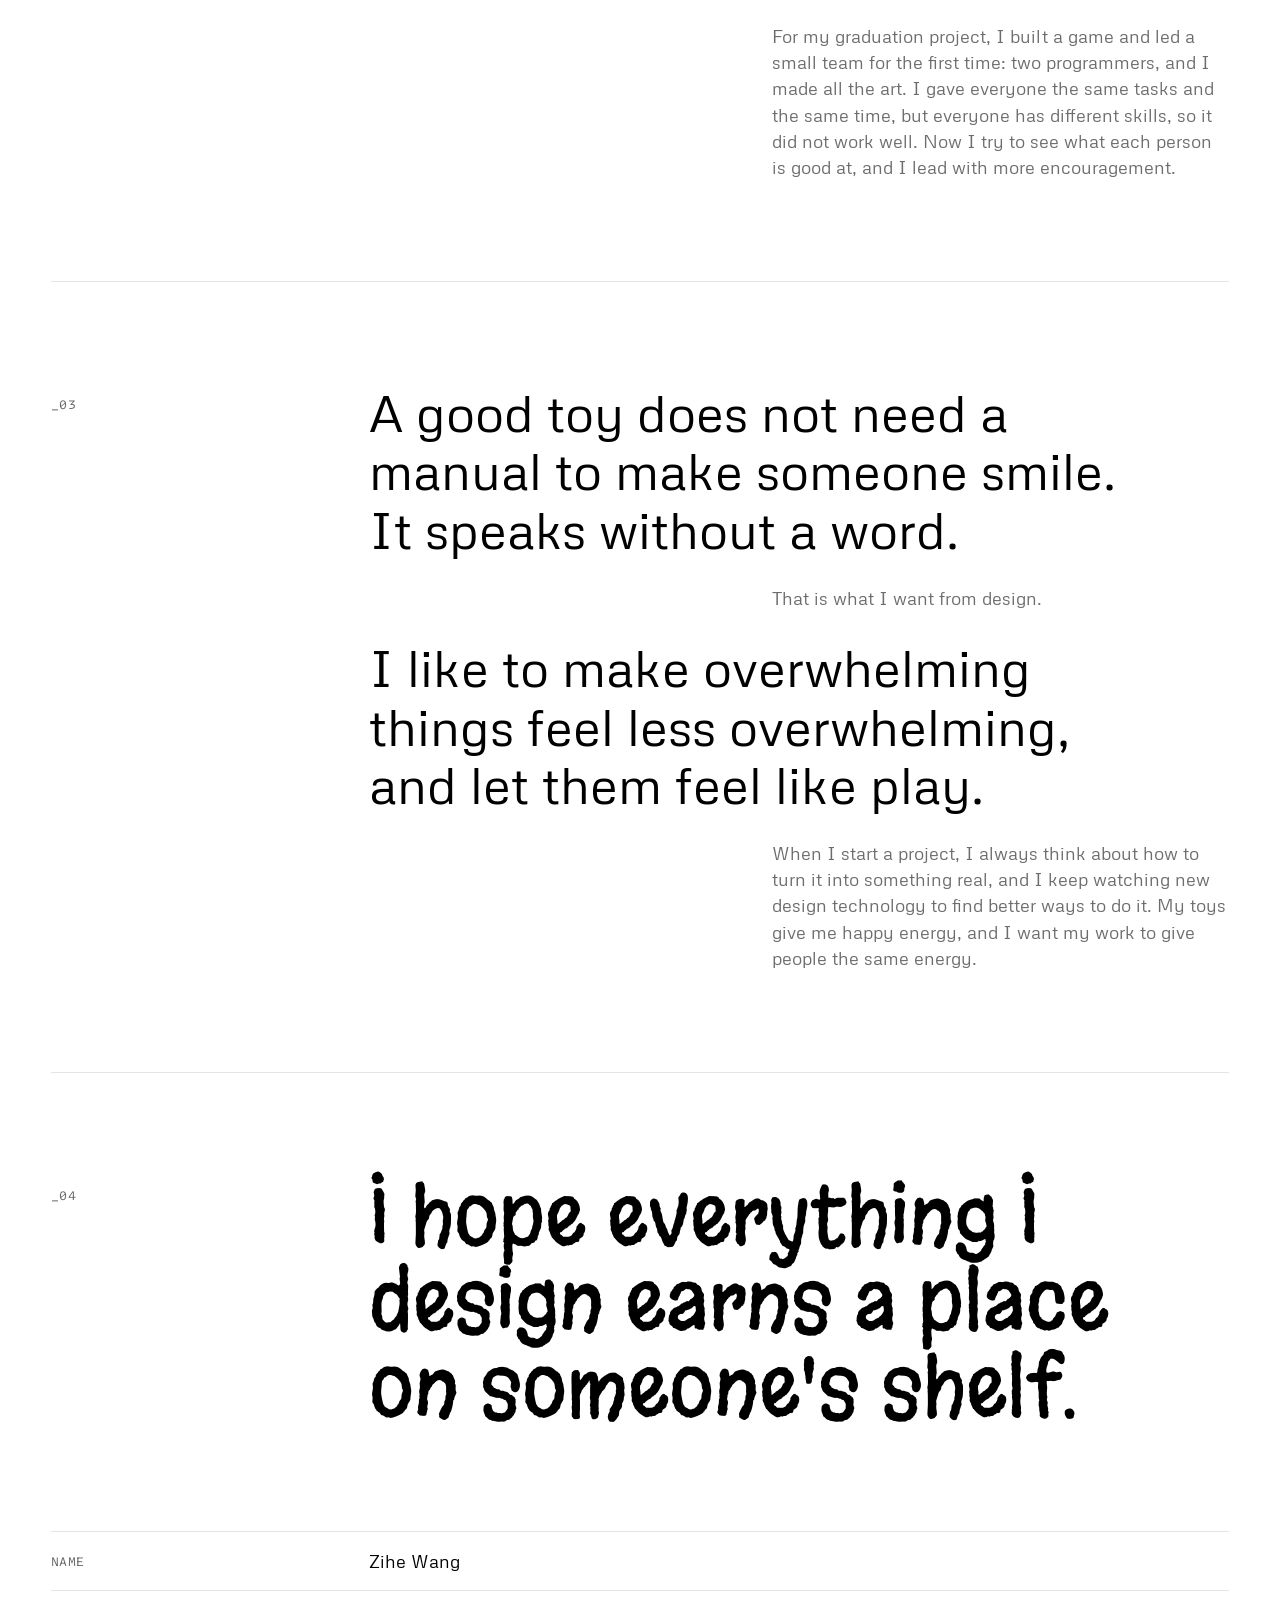
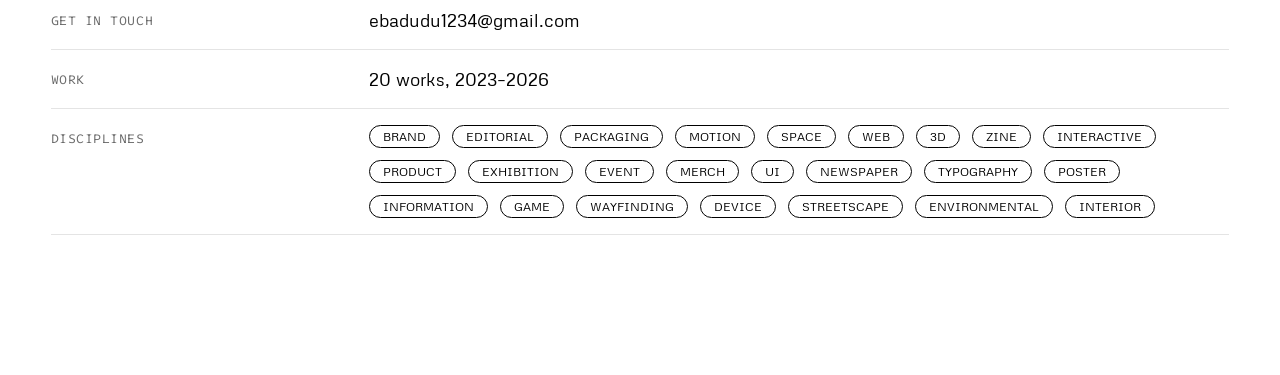
==== commit a09326ca: "About Me: text first, no links to works; floating toys on D1, a guided tour on D2 - Both: no links i" ====
--- a/about.html
+++ b/about.html
@@ -20,45 +20,49 @@
   </ul>
 </nav>
 
-<!-- About Me, version 1 ("Warning: I Run on Toy Energy").
-     Ways borrowed from the reference survey (prolilab/references):
-     - first screen: the title with cut-out objects around it that can be picked up (Jackie Hu's desk)
-     - the story in big type that lights up word by word as you scroll (Ning Huang), with small
-       pictures sitting inside the sentences (YanXin Zhang), under numbered mono labels (Bohdan)
-     - the closing line on its own, then the shelf; a CV-like info table (Emi Takahashi) -->
+<!-- About Me, version 1 ("Warning: I Run on Toy Energy"), text first.
+     Every paragraph is kept word for word and in order; its key sentence is set large
+     (.ab-big) and the rest small (.ab-small). The first screen's toys float and dodge the mouse. -->
 <main class="about" id="about">
   <section class="ab-hero">
     <p class="ab-mono ab-corner reveal">(ABOUT ME)</p>
     <h1 class="ab-title reveal" style="--d:.05s">Warning: I Run on Toy Energy</h1>
     <p class="ab-name reveal" style="--d:.12s">Zihe Wang</p>
-    <!-- the toys: one small object from works, scattered; drag them around -->
     <div class="ab-toys" id="ab-toys" aria-hidden="true"></div>
-    <p class="ab-mono ab-hint">↖ pick up a toy</p>
   </section>
 
-  <section class="ab-story">
-    <article class="ab-chapter">
-      <p class="ab-mono ab-label">_01</p>
-      <p class="ab-text" data-reveal-words>My shelves have always been full of toys. <span class="ab-pic" data-pic="trinkets/550-cafe.png"></span><span class="ab-pic" data-pic="trinkets/sonar.png"></span> They have never been just toys to me. They are my friends, and every time I look at them, they give me a special, happy energy. When I could not find the part I wanted, I designed it myself and built it with a 3D printer. <span class="ab-pic" data-pic="trinkets/switchback.png"></span></p>
-    </article>
-    <article class="ab-chapter">
-      <p class="ab-mono ab-label">_02</p>
-      <p class="ab-text" data-reveal-words>That energy led me to graphic design, <span class="ab-pic is-photo" data-pic="thumbs/after-dada.jpg"></span> and then to games. <span class="ab-pic is-photo" data-pic="thumbs/allodox.jpg"></span> For my graduation project, I built a game and led a small team for the first time: two programmers, and I made all the art. I gave everyone the same tasks and the same time, but everyone has different skills, so it did not work well. Now I try to see what each person is good at, and I lead with more encouragement.</p>
-    </article>
-    <article class="ab-chapter">
-      <p class="ab-mono ab-label">_03</p>
-      <p class="ab-text" data-reveal-words>A good toy does not need a manual to make someone smile. <span class="ab-pic" data-pic="frog.png"></span> It speaks without a word. That is what I want from design. I like to make overwhelming things feel less overwhelming, and let them feel like play. <span class="ab-pic" data-pic="trinkets/code-for-fun.png"></span> When I start a project, I always think about how to turn it into something real, and I keep watching new design technology to find better ways to do it. My toys give me happy energy, and I want my work to give people the same energy.</p>
-    </article>
+  <article class="ab-chapter">
+    <p class="ab-mono ab-label reveal">_01</p>
+    <div class="ab-copy">
+      <p class="ab-big reveal">My shelves have always been full of toys.</p>
+      <p class="ab-small reveal" style="--d:.08s">They have never been just toys to me. They are my friends, and every time I look at them, they give me a special, happy energy. When I could not find the part I wanted, I designed it myself and built it with a 3D printer.</p>
+    </div>
+  </article>
+
+  <article class="ab-chapter">
+    <p class="ab-mono ab-label reveal">_02</p>
+    <div class="ab-copy">
+      <p class="ab-big reveal">That energy led me to graphic design, and then to games.</p>
+      <p class="ab-small reveal" style="--d:.08s">For my graduation project, I built a game and led a small team for the first time: two programmers, and I made all the art. I gave everyone the same tasks and the same time, but everyone has different skills, so it did not work well. Now I try to see what each person is good at, and I lead with more encouragement.</p>
+    </div>
+  </article>
+
+  <article class="ab-chapter">
+    <p class="ab-mono ab-label reveal">_03</p>
+    <div class="ab-copy">
+      <p class="ab-big reveal">A good toy does not need a manual to make someone smile. It speaks without a word.</p>
+      <p class="ab-small reveal" style="--d:.08s">That is what I want from design.</p>
+      <p class="ab-big reveal">I like to make overwhelming things feel less overwhelming, and let them feel like play.</p>
+      <p class="ab-small reveal" style="--d:.08s">When I start a project, I always think about how to turn it into something real, and I keep watching new design technology to find better ways to do it. My toys give me happy energy, and I want my work to give people the same energy.</p>
+    </div>
+  </article>
+
+  <section class="ab-end">
+    <p class="ab-mono ab-label reveal">_04</p>
+    <p class="ab-closing reveal">I hope everything I design earns a place on someone's shelf.</p>
   </section>
 
-  <section class="ab-end">
-    <p class="ab-mono ab-label">_04</p>
-    <p class="ab-closing reveal">I hope everything I design earns a place on someone's shelf.</p>
-    <!-- one small object from every work, standing on shelves; filled from data.js -->
-    <ul class="shelf" id="shelf" aria-label="A small object from each work"></ul>
-  </section>
-
-  <!-- info as a small table, like a CV column; filled from data.js where it can be -->
+  <!-- a small info table, like a CV column; the counts are read from data.js -->
   <section class="ab-info">
     <dl>
       <div><dt class="ab-mono">Name</dt><dd>Zihe Wang</dd></div>
@@ -67,8 +71,6 @@
       <div><dt class="ab-mono">Disciplines</dt><dd id="ab-tags"></dd></div>
     </dl>
   </section>
-
-  <nav class="p-next"><span>Next</span><a href="work.html">All my work →</a></nav>
 </main>
 
 <script src="media.js"></script>
--- a/style.css
+++ b/style.css
@@ -534,11 +534,9 @@
 .p-missing { padding-top: 40vh; text-align: center; color: var(--muted); }
 
 /* ============ About Me ============
-   Ways taken from the reference survey (prolilab/references), in D1's own type and colours:
-   the title with cut-out toys around it you can pick up (Jackie Hu), the story in big type
-   that lights up word by word (Ning Huang) with small pictures inside the sentences
-   (YanXin Zhang), numbered mono labels (Bohdan), the closing line on its own, a CV-like
-   info table (Emi Takahashi) */
+   Text first: each paragraph's key sentence is set large, the rest small in a narrow column
+   on the right (the Figma 457 column), under mono labels. On the first screen, small objects
+   from the works float up and down and dodge the mouse; their size follows the screen. */
 .about { padding: 0 var(--gutter) 140px; }
 .ab-mono {
   margin: 0;
@@ -548,7 +546,6 @@
   text-transform: uppercase;
   color: var(--muted);
 }
-/* first screen: the title sits on the bottom edge, the toys are scattered above it */
 .ab-hero {
   position: relative;
   min-height: 100vh;
@@ -557,9 +554,9 @@
   flex-direction: column;
   justify-content: flex-end;
   padding-bottom: clamp(40px, 5.3vw, 80px);
+  overflow: hidden;
 }
 .ab-corner { position: absolute; top: 130px; left: 0; }
-.ab-hint { position: absolute; right: 0; bottom: clamp(40px, 5.3vw, 80px); }
 .ab-title {
   position: relative;
   z-index: 2;
@@ -569,91 +566,52 @@
   font-weight: 400;
   font-size: clamp(64px, 11.1vw, 168px);
   line-height: .9;
+}
+.ab-name { position: relative; z-index: 2; margin: 18px 0 0; font-size: 18px; color: var(--muted); }
+.ab-toys { position: absolute; inset: 0; }
+/* placed, floated and pushed by main.js (transform); the size is set from the screen */
+.ab-toy {
+  position: absolute;
+  left: 0;
+  top: 0;
+  max-width: none;
   pointer-events: none;
-}
-.ab-name { position: relative; z-index: 2; margin: 18px 0 0; font-size: 18px; color: var(--muted); }
-.ab-toys { position: absolute; inset: 0; --k: clamp(.55px, .066vw, 1px); }
-.ab-toy {
-  position: absolute;
-  width: calc(var(--s) * var(--k));
-  translate: -50% -50%;
-  rotate: var(--rot);
-  cursor: grab;
-  touch-action: none;
   user-select: none;
-  -webkit-user-drag: none;
+  will-change: transform;
   filter: drop-shadow(0 8px 12px rgba(0, 0, 0, .12));
-  transition: rotate .6s var(--ease-spring), scale .4s var(--ease-spring);
-}
-.ab-toy:hover { scale: 1.06; }
-.ab-toy.is-held { cursor: grabbing; z-index: 5; scale: 1.12; transition: scale .3s var(--ease-spring); }
-/* the story: label | big text; words wait in light grey and turn black as you read down */
-.ab-chapter {
+}
+/* each paragraph: label | the key sentence large, the rest small and narrow on the right */
+.ab-chapter, .ab-end {
   display: grid;
   grid-template-columns: minmax(0, 1fr) minmax(0, 3fr);
   gap: var(--gap, 32px);
   padding: clamp(60px, 7.9vw, 120px) 0;
   border-top: 1px solid var(--line);
 }
-.ab-label { padding-top: .6em; }
-.ab-text {
-  margin: 0;
-  font-size: clamp(24px, 3.17vw, 48px);
-  line-height: 1.25;
-  color: var(--soft);
-}
-.ab-w { transition: color .35s ease; }
-.ab-w.is-lit { color: var(--ink); }
-/* a small picture inside the sentence pops in when its place is reached */
-.ab-pic {
-  display: inline-block;
-  height: 1.05em;
-  margin: 0 .08em;
-  vertical-align: -.2em;
-  opacity: 0;
-  scale: .4;
-  rotate: -12deg;
-  transition: opacity .3s ease, scale .6s var(--ease-spring), rotate .6s var(--ease-spring);
-}
-.ab-pic.is-lit { opacity: 1; scale: 1; rotate: 0deg; }
-.ab-pic img { height: 100%; width: auto; max-width: none; }
-.ab-pic.is-photo img { aspect-ratio: 4 / 3; object-fit: cover; }
-/* the closing line on its own, then the shelves */
-.ab-end { padding-top: clamp(60px, 7.9vw, 120px); border-top: 1px solid var(--line); }
+.ab-label { padding-top: .9em; }
+.ab-copy { display: grid; gap: clamp(20px, 2.1vw, 32px); }
+.ab-big {
+  max-width: 15em;
+  margin: 0;
+  font-size: clamp(28px, 3.97vw, 60px);
+  line-height: 1.15;
+}
+.ab-small {
+  justify-self: end;
+  width: min(100%, 457px);
+  margin: 0;
+  font-size: 18px;
+  line-height: 1.45;
+  color: var(--muted);
+}
 .ab-closing {
   max-width: 14ch;
-  margin: 24px 0 0;
+  margin: 0;
   font-family: var(--font-display);
-  font-size: clamp(40px, 6.35vw, 96px);
+  font-size: clamp(44px, 6.35vw, 96px);
   line-height: 1.05;
 }
-/* shelves: each work's small object stands on a line; the lines run edge to edge */
-.shelf {
-  display: flex;
-  flex-wrap: wrap;
-  margin: clamp(32px, 4.2vw, 64px) 0 0;
-  padding: 0;
-  list-style: none;
-}
-.shelf li { flex: 1 0 auto; }
-.shelf a {
-  display: flex;
-  align-items: flex-end;
-  justify-content: center;
-  height: clamp(96px, 9.9vw, 150px);
-  padding: 0 clamp(8px, 1.3vw, 20px);
-  border-bottom: 1px solid var(--ink);
-}
-.shelf img {
-  max-height: 84%;
-  width: auto;
-  transform-origin: 50% 100%;
-  transition: transform .5s var(--ease-spring);
-}
-/* touched, a toy hops */
-.shelf a:hover img, .shelf a:focus-visible img { transform: translateY(-10px) rotate(-5deg); }
 /* info table */
-.ab-info { margin-top: clamp(80px, 9vw, 140px); }
 .ab-info dl { margin: 0; }
 .ab-info dl > div {
   display: grid;
@@ -667,9 +625,6 @@
 .ab-info dd { margin: 0; font-size: 18px; line-height: 1.45; }
 .ab-mail { background: linear-gradient(currentColor, currentColor) 0 100% / 0 1px no-repeat; transition: background-size .5s var(--ease-out); }
 .ab-mail:hover { background-size: 100% 1px; }
-@media (prefers-reduced-motion: reduce) {
-  .ab-w, .ab-pic { transition: none; }
-}
 
 /* ============ Work appears (Apple-style) ============
    1. the frame wipes open from the bottom
@@ -778,7 +733,8 @@
   .p-duo { flex-direction: column; }
   .p-duo > figure { flex: none; width: 100%; }
   .ab-corner { top: 90px; }
-  .ab-chapter, .ab-info dl > div { grid-template-columns: 1fr; gap: 10px; }
+  .ab-chapter, .ab-end, .ab-info dl > div { grid-template-columns: 1fr; gap: 10px; }
+  .ab-small { justify-self: start; }
   .ab-label { padding-top: 0; }
   /* text | image rows put the picture first on phones too */
   .p-with > .p-text:first-child { order: 1; }
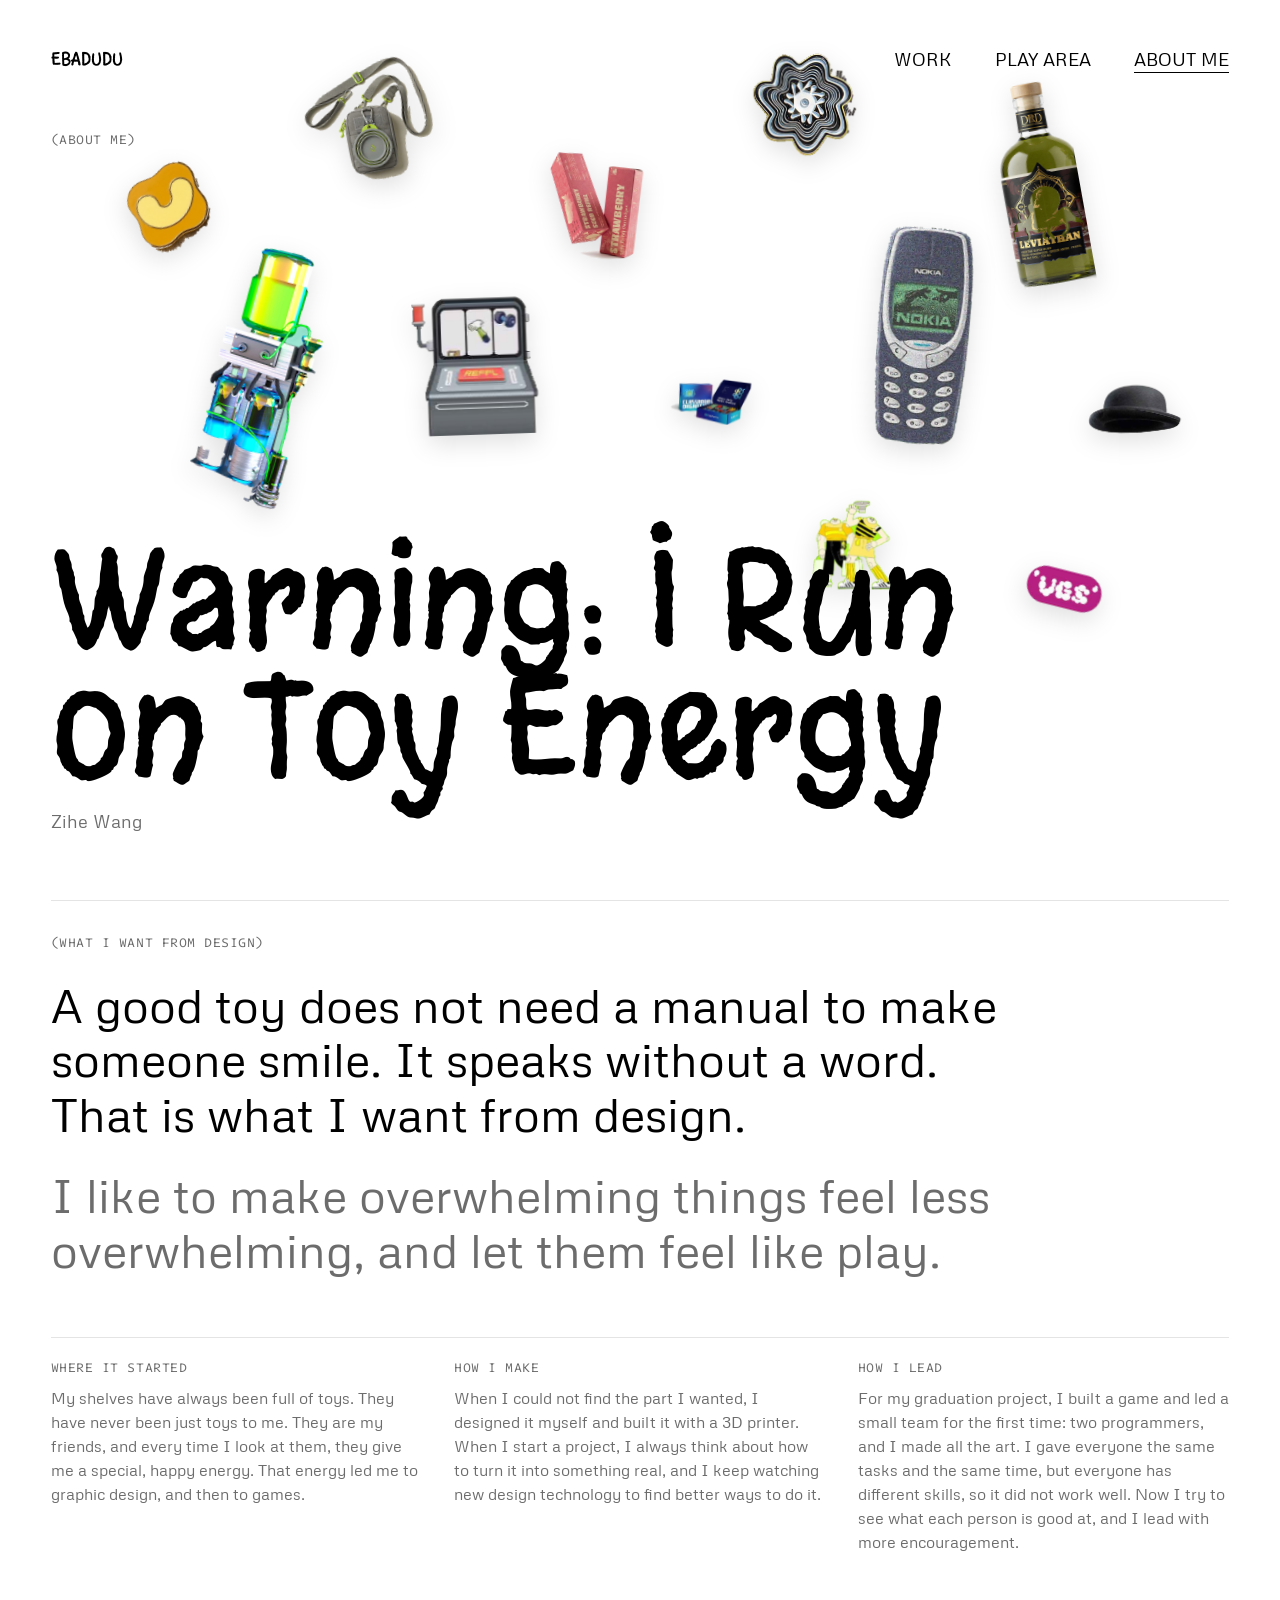
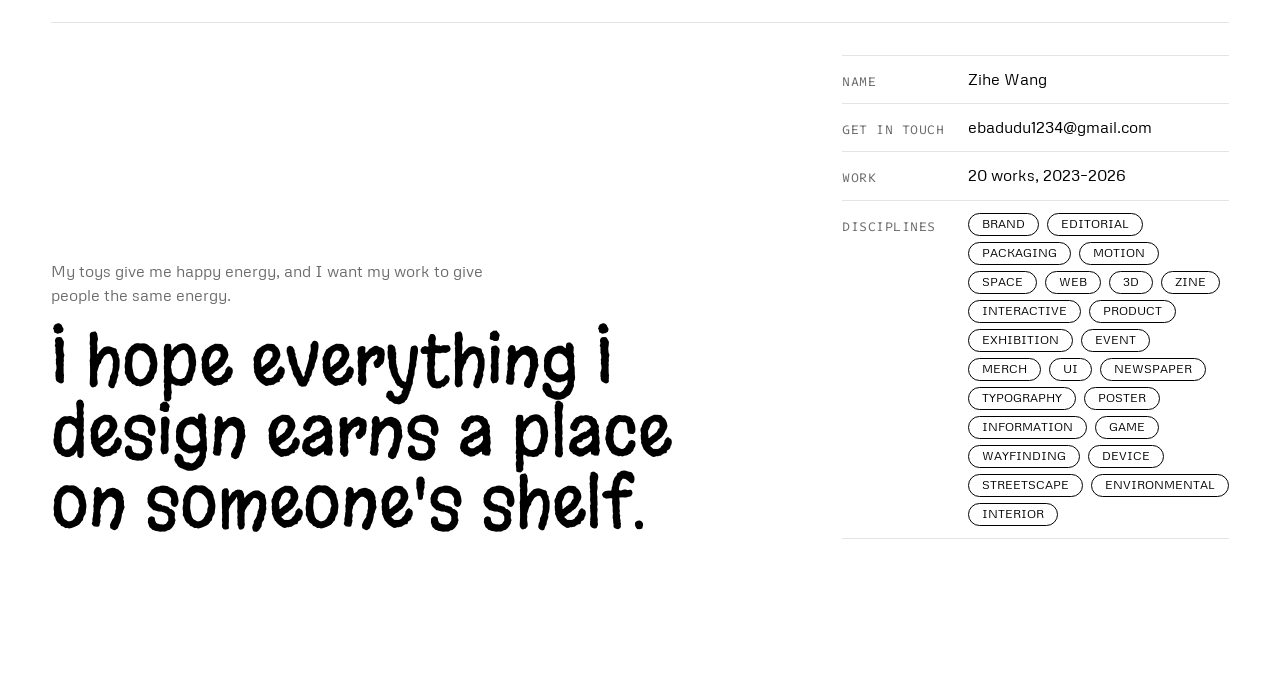
==== commit 72c6ff17: "About Me condensed to three screens/stops, regrouped by importance (D1, D2) The statement's sentence" ====
--- a/about.html
+++ b/about.html
@@ -20,9 +20,10 @@
   </ul>
 </nav>
 
-<!-- About Me, version 1 ("Warning: I Run on Toy Energy"), text first.
-     Every paragraph is kept word for word and in order; its key sentence is set large
-     (.ab-big) and the rest small (.ab-small). The first screen's toys float and dodge the mouse. -->
+<!-- About Me, version 1 ("Warning: I Run on Toy Energy"), text first, in three screens: the title
+     with the floating toys (they dodge the mouse); what I want from design, large, with the facts
+     behind it by topic, small; the promise and the facts about me. Set by importance, not by
+     paragraph: every sentence is the statement's own, word for word, only regrouped. -->
 <main class="about" id="about">
   <section class="ab-hero">
     <p class="ab-mono ab-corner reveal">(ABOUT ME)</p>
@@ -31,40 +32,35 @@
     <div class="ab-toys" id="ab-toys" aria-hidden="true"></div>
   </section>
 
-  <article class="ab-chapter">
-    <p class="ab-mono ab-label reveal">_01</p>
-    <div class="ab-copy">
-      <p class="ab-big reveal">My shelves have always been full of toys.</p>
-      <p class="ab-small reveal" style="--d:.08s">They have never been just toys to me. They are my friends, and every time I look at them, they give me a special, happy energy. When I could not find the part I wanted, I designed it myself and built it with a 3D printer.</p>
+  <!-- screen 2, set by importance, not by paragraph: what I believe about design, large;
+       then the facts behind it, small, by topic. Every sentence is the statement's own. -->
+  <section class="ab-core">
+    <p class="ab-mono reveal">(What I want from design)</p>
+    <p class="ab-big reveal" style="--d:.05s">A good toy does not need a manual to make someone smile. It speaks without a word. That is what I want from design.</p>
+    <p class="ab-big ab-big-2 reveal" style="--d:.12s">I like to make overwhelming things feel less overwhelming, and let them feel like play.</p>
+    <div class="ab-facts">
+      <div class="reveal" style="--d:.16s">
+        <p class="ab-mono">Where it started</p>
+        <p class="ab-small">My shelves have always been full of toys. They have never been just toys to me. They are my friends, and every time I look at them, they give me a special, happy energy. That energy led me to graphic design, and then to games.</p>
+      </div>
+      <div class="reveal" style="--d:.22s">
+        <p class="ab-mono">How I make</p>
+        <p class="ab-small">When I could not find the part I wanted, I designed it myself and built it with a 3D printer. When I start a project, I always think about how to turn it into something real, and I keep watching new design technology to find better ways to do it.</p>
+      </div>
+      <div class="reveal" style="--d:.28s">
+        <p class="ab-mono">How I lead</p>
+        <p class="ab-small">For my graduation project, I built a game and led a small team for the first time: two programmers, and I made all the art. I gave everyone the same tasks and the same time, but everyone has different skills, so it did not work well. Now I try to see what each person is good at, and I lead with more encouragement.</p>
+      </div>
     </div>
-  </article>
-
-  <article class="ab-chapter">
-    <p class="ab-mono ab-label reveal">_02</p>
-    <div class="ab-copy">
-      <p class="ab-big reveal">That energy led me to graphic design, and then to games.</p>
-      <p class="ab-small reveal" style="--d:.08s">For my graduation project, I built a game and led a small team for the first time: two programmers, and I made all the art. I gave everyone the same tasks and the same time, but everyone has different skills, so it did not work well. Now I try to see what each person is good at, and I lead with more encouragement.</p>
-    </div>
-  </article>
-
-  <article class="ab-chapter">
-    <p class="ab-mono ab-label reveal">_03</p>
-    <div class="ab-copy">
-      <p class="ab-big reveal">A good toy does not need a manual to make someone smile. It speaks without a word.</p>
-      <p class="ab-small reveal" style="--d:.08s">That is what I want from design.</p>
-      <p class="ab-big reveal">I like to make overwhelming things feel less overwhelming, and let them feel like play.</p>
-      <p class="ab-small reveal" style="--d:.08s">When I start a project, I always think about how to turn it into something real, and I keep watching new design technology to find better ways to do it. My toys give me happy energy, and I want my work to give people the same energy.</p>
-    </div>
-  </article>
-
-  <section class="ab-end">
-    <p class="ab-mono ab-label reveal">_04</p>
-    <p class="ab-closing reveal">I hope everything I design earns a place on someone's shelf.</p>
   </section>
 
-  <!-- a small info table, like a CV column; the counts are read from data.js -->
-  <section class="ab-info">
-    <dl>
+  <!-- screen 3: the promise, and the facts about me -->
+  <section class="ab-end">
+    <div>
+      <p class="ab-small ab-lead reveal">My toys give me happy energy, and I want my work to give people the same energy.</p>
+      <p class="ab-closing reveal" style="--d:.06s">I hope everything I design earns a place on someone's shelf.</p>
+    </div>
+    <dl class="ab-info reveal" style="--d:.12s">
       <div><dt class="ab-mono">Name</dt><dd>Zihe Wang</dd></div>
       <div><dt class="ab-mono">Get in touch</dt><dd><a class="ab-mail" href="mailto:ebadudu1234@gmail.com">ebadudu1234@gmail.com</a></dd></div>
       <div><dt class="ab-mono">Work</dt><dd id="ab-count"></dd></div>
--- a/style.css
+++ b/style.css
@@ -580,49 +580,60 @@
   will-change: transform;
   filter: drop-shadow(0 8px 12px rgba(0, 0, 0, .12));
 }
-/* each paragraph: label | the key sentence large, the rest small and narrow on the right */
-.ab-chapter, .ab-end {
-  display: grid;
-  grid-template-columns: minmax(0, 1fr) minmax(0, 3fr);
+/* screen 2: what I want from design, large; the facts behind it, small, in three topics */
+/* 32px from the line above to the first words (and the same before the closing screen) */
+.ab-core {
+  display: grid;
+  gap: clamp(20px, 2.1vw, 32px);
+  padding: 32px 0 clamp(40px, 5.3vw, 80px);
+  border-top: 1px solid var(--line);
+}
+.ab-big {
+  max-width: 21em;
+  margin: 0;
+  font-size: clamp(28px, 3.7vw, 56px);
+  line-height: 1.15;
+}
+.ab-big-2 { color: var(--muted); }
+.ab-facts {
+  display: grid;
+  grid-template-columns: repeat(3, minmax(0, 1fr));
   gap: var(--gap, 32px);
-  padding: clamp(60px, 7.9vw, 120px) 0;
+  margin-top: clamp(16px, 2.6vw, 40px);
+  padding-top: 20px;
   border-top: 1px solid var(--line);
 }
-.ab-label { padding-top: .9em; }
-.ab-copy { display: grid; gap: clamp(20px, 2.1vw, 32px); }
-.ab-big {
-  max-width: 15em;
-  margin: 0;
-  font-size: clamp(28px, 3.97vw, 60px);
-  line-height: 1.15;
-}
-.ab-small {
-  justify-self: end;
-  width: min(100%, 457px);
-  margin: 0;
-  font-size: 18px;
-  line-height: 1.45;
-  color: var(--muted);
-}
+.ab-facts .ab-mono { margin-bottom: 10px; }
+.ab-small { margin: 0; font-size: 16px; line-height: 1.5; color: var(--muted); }
+/* screen 3: the promise beside the facts about me (the Figma 795 | 457 split) */
+.ab-end {
+  display: grid;
+  grid-template-columns: minmax(0, 795fr) minmax(0, 457fr);
+  align-items: end;
+  gap: clamp(32px, 9.2vw, 140px);
+  padding: 32px 0 0;
+  border-top: 1px solid var(--line);
+}
+.ab-lead { max-width: 30em; margin-bottom: 18px; }
 .ab-closing {
-  max-width: 14ch;
   margin: 0;
   font-family: var(--font-display);
-  font-size: clamp(44px, 6.35vw, 96px);
+  font-size: clamp(44px, 5.3vw, 80px);
   line-height: 1.05;
 }
 /* info table */
-.ab-info dl { margin: 0; }
-.ab-info dl > div {
-  display: grid;
-  grid-template-columns: minmax(0, 1fr) minmax(0, 3fr);
-  gap: var(--gap, 32px);
-  padding: 16px 0;
+.ab-info { margin: 0; }
+.ab-info > div {
+  display: grid;
+  grid-template-columns: 110px minmax(0, 1fr);
+  gap: 16px;
+  padding: 12px 0;
   border-top: 1px solid var(--line);
 }
-.ab-info dl > div:last-child { border-bottom: 1px solid var(--line); }
+.ab-info > div:last-child { border-bottom: 1px solid var(--line); }
 .ab-info dt { padding-top: 4px; }
-.ab-info dd { margin: 0; font-size: 18px; line-height: 1.45; }
+.ab-info dd { margin: 0; font-size: 16px; line-height: 1.45; }
+.ab-info .tags { gap: 6px 8px; }
 .ab-mail { background: linear-gradient(currentColor, currentColor) 0 100% / 0 1px no-repeat; transition: background-size .5s var(--ease-out); }
 .ab-mail:hover { background-size: 100% 1px; }
 
@@ -733,9 +744,10 @@
   .p-duo { flex-direction: column; }
   .p-duo > figure { flex: none; width: 100%; }
   .ab-corner { top: 90px; }
-  .ab-chapter, .ab-end, .ab-info dl > div { grid-template-columns: 1fr; gap: 10px; }
-  .ab-small { justify-self: start; }
-  .ab-label { padding-top: 0; }
+  /* a shorter first screen and less tail, so the page stays near three screens */
+  .ab-hero { min-height: 72svh; }
+  .about { padding-bottom: 60px; }
+  .ab-facts, .ab-end { grid-template-columns: 1fr; gap: 24px; }
   /* text | image rows put the picture first on phones too */
   .p-with > .p-text:first-child { order: 1; }
 }
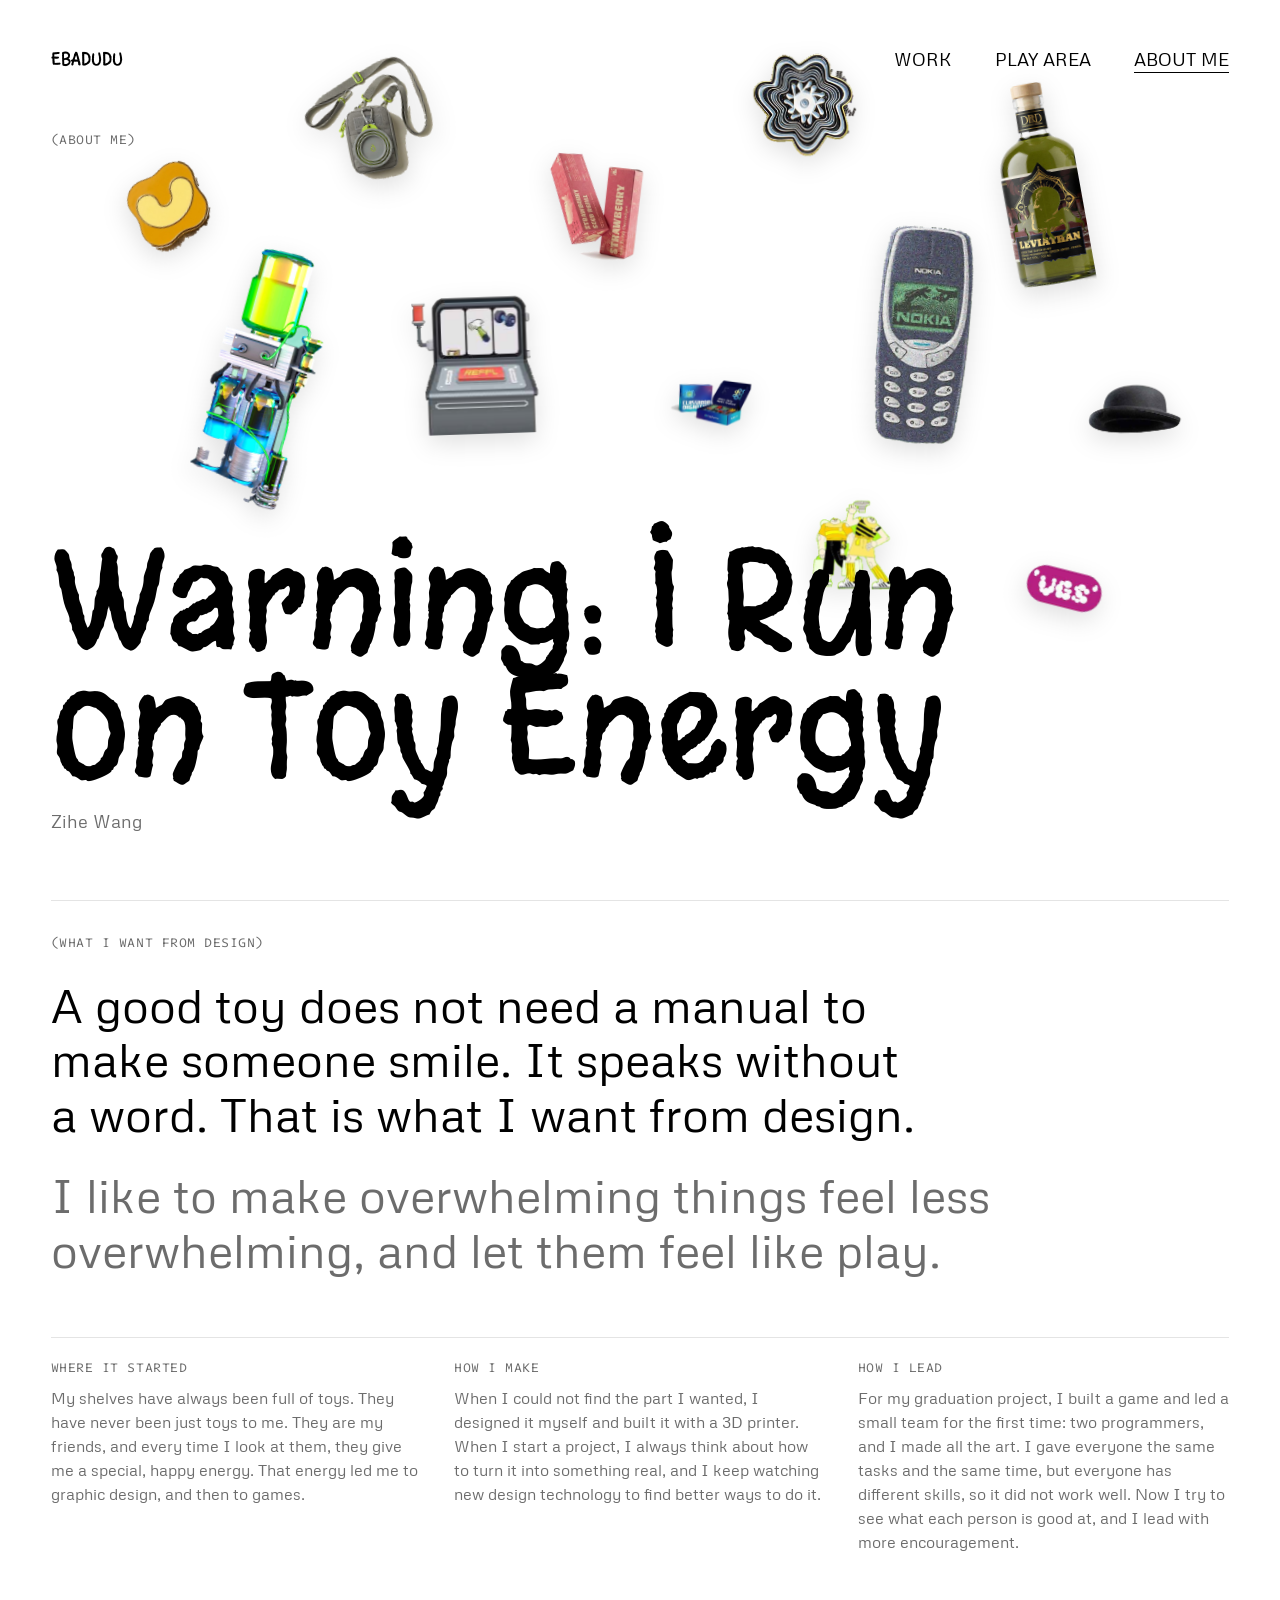
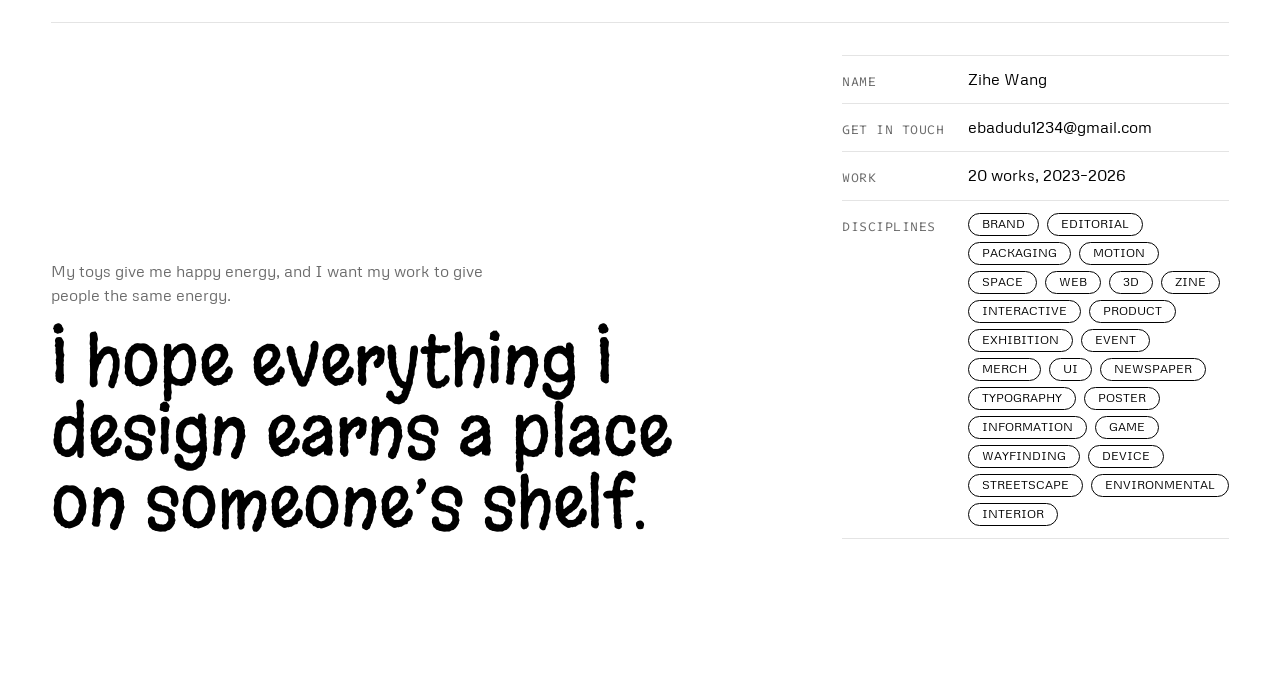
==== commit bdbe0709: "Upgrade all three sites with the Apple Design, Web Design Guidelines and stop-slop skills Access and" ====
--- a/about.html
+++ b/about.html
@@ -3,6 +3,8 @@
 <head>
 <meta charset="utf-8">
 <meta name="viewport" content="width=device-width, initial-scale=1">
+<meta name="description" content="About Zihe Wang, a designer who runs on toy energy. Email: ebadudu1234@gmail.com">
+<meta name="theme-color" content="#ffffff">
 <title>About Me — EBADUDU</title>
 <link rel="preconnect" href="https://fonts.googleapis.com">
 <link rel="preconnect" href="https://fonts.gstatic.com" crossorigin>
@@ -10,12 +12,13 @@
 <link rel="stylesheet" href="style.css">
 </head>
 <body>
+<a class="skip-link" href="#about">Skip to content</a>
 
 <nav class="nav">
   <a class="logo" href="index.html">EBADUDU</a>
   <ul>
     <li><a href="work.html">WORK</a></li>
-    <li><a href="#">PLAY AREA</a></li>
+    <li><a aria-disabled="true" title="Coming soon">PLAY AREA</a></li>
     <li><a href="about.html" aria-current="page">ABOUT ME</a></li>
   </ul>
 </nav>
@@ -58,7 +61,7 @@
   <section class="ab-end">
     <div>
       <p class="ab-small ab-lead reveal">My toys give me happy energy, and I want my work to give people the same energy.</p>
-      <p class="ab-closing reveal" style="--d:.06s">I hope everything I design earns a place on someone's shelf.</p>
+      <p class="ab-closing reveal" style="--d:.06s">I hope everything I design earns a place on someone’s shelf.</p>
     </div>
     <dl class="ab-info reveal" style="--d:.12s">
       <div><dt class="ab-mono">Name</dt><dd>Zihe Wang</dd></div>
--- a/style.css
+++ b/style.css
@@ -751,3 +751,55 @@
   /* text | image rows put the picture first on phones too */
   .p-with > .p-text:first-child { order: 1; }
 }
+
+/* ============ Access & feel (Web Interface Guidelines + Apple design skills) ============ */
+html { -webkit-tap-highlight-color: transparent; touch-action: manipulation; }
+/* keyboard focus is always visible; mouse clicks don't draw it */
+:focus-visible { outline: 2px solid var(--ink); outline-offset: 3px; }
+.card:focus-visible { outline-offset: 8px; }
+.sr-only {
+  position: absolute;
+  width: 1px;
+  height: 1px;
+  margin: -1px;
+  padding: 0;
+  overflow: hidden;
+  clip-path: inset(50%);
+  white-space: nowrap;
+  border: 0;
+}
+/* the first Tab on every page offers a jump past the nav */
+.skip-link {
+  position: fixed;
+  left: var(--gutter);
+  top: 12px;
+  z-index: 100;
+  padding: 8px 14px;
+  background: var(--ink);
+  color: var(--bg);
+  font-size: 14px;
+  translate: 0 -200%;
+  transition: translate .25s var(--ease-out);
+}
+.skip-link:focus { translate: none; }
+/* PLAY AREA is not built yet: it stays in the nav, but leads nowhere */
+.nav ul a[aria-disabled="true"] { cursor: default; }
+.nav ul a[aria-disabled="true"]::after { display: none; }
+/* press feedback lands on pointer-down, before the click */
+.logo:active, .nav ul a:not([aria-disabled]):active { opacity: .55; transition-duration: .08s; }
+.card { transition: scale .35s var(--ease-out); }
+.card:active { scale: .985; transition-duration: .12s; }
+.chip { transition: background .25s, color .25s, scale .3s var(--ease-out); }
+.chip:active { scale: .94; transition-duration: .1s; }
+.work-link:active .name { opacity: .6; }
+.p-next a:active { transform: translateX(8px) scale(.98); transition-duration: .1s; }
+.contact-text a:active, .ab-mail:active { opacity: .6; }
+/* type: headings break into even lines, paragraphs avoid a lonely last word */
+.ab-title, .ab-big, .ab-closing, .p-title { text-wrap: balance; }
+.p-text, .ab-small, .ab-lead { text-wrap: pretty; }
+.year, .ab-info dd { font-variant-numeric: tabular-nums; }
+
+/* reduced motion: the background drift (cover parallax) stops; the designed animations stay */
+@media (prefers-reduced-motion: reduce) {
+  .parallax img, .parallax video { translate: none; }
+}
